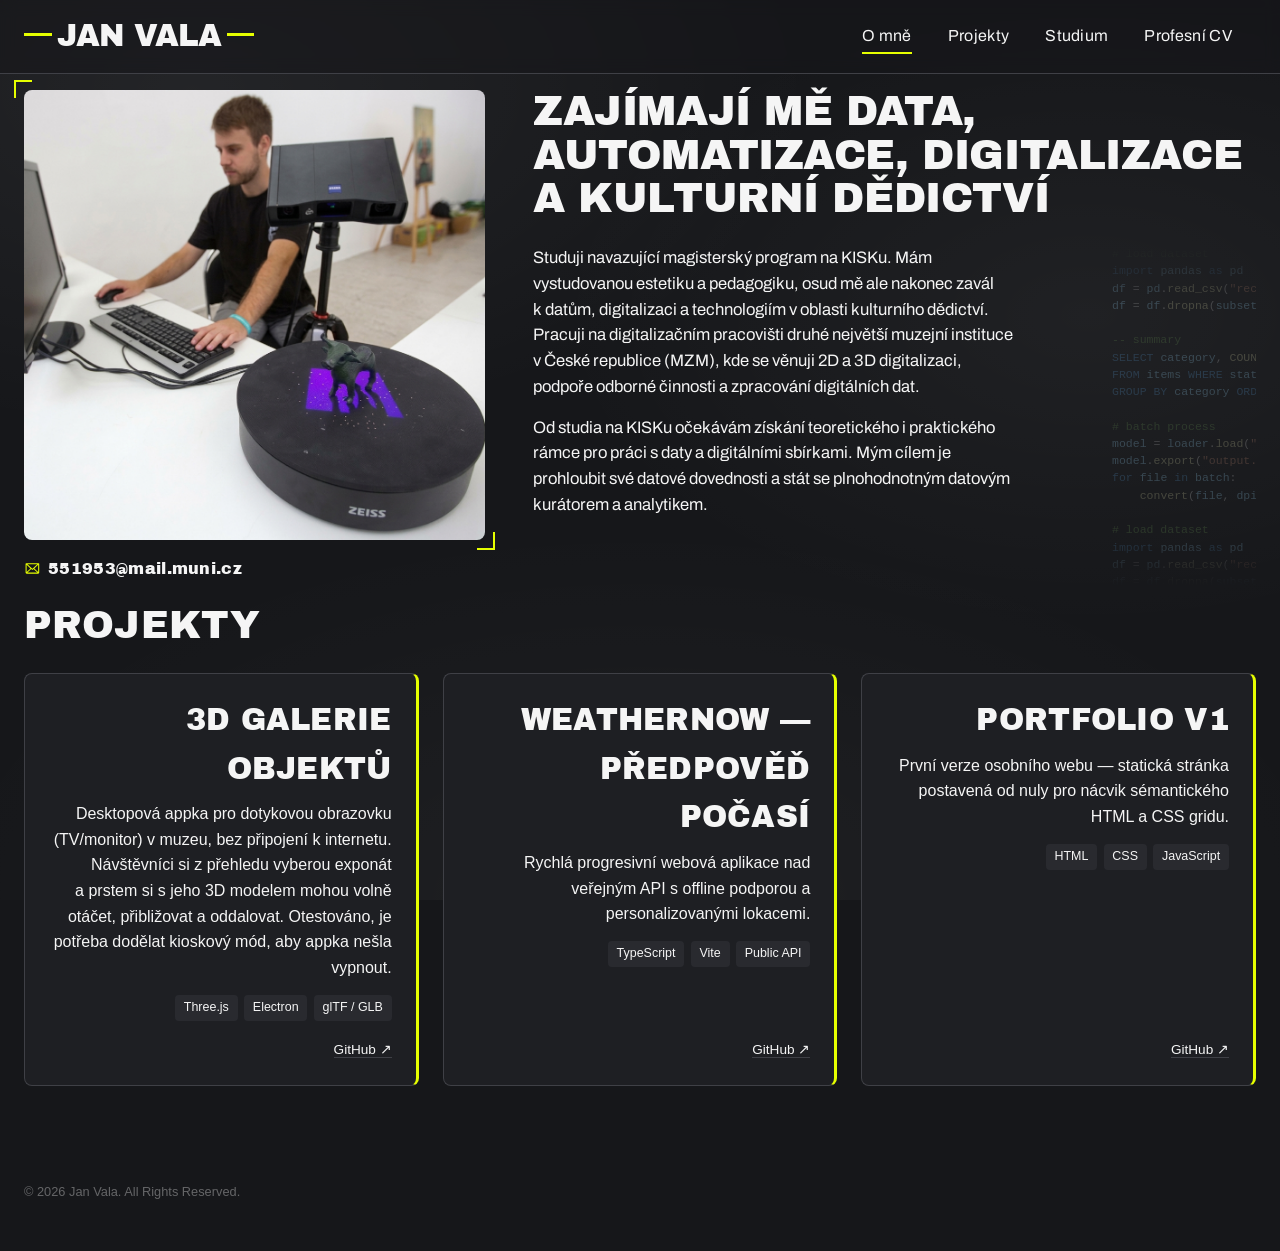
==== index.html @ 40221687 "Update index.html and styles.css Co-Authored-By: Claude Sonnet 5 <noreply@anthropic.com> Claude-Sess" ====
<!DOCTYPE html>
<html lang="cs">
<head>
<meta charset="UTF-8">
<meta name="viewport" content="width=device-width, initial-scale=1.0">
<title>Jan Vala</title>
<meta name="description" content="Jan Vala">
<link rel="icon" href="data:,">
<link rel="preconnect" href="https://fonts.googleapis.com">
<link rel="preconnect" href="https://fonts.gstatic.com" crossorigin>
<link href="https://fonts.googleapis.com/css2?family=Archivo+Black&family=Archivo:wght@400&display=swap" rel="stylesheet">
<link rel="stylesheet" href="styles.css">
</head>
<body>

<nav class="nav">
  <h1 class="hero__name" data-home><span class="hero__line hero__line--before" aria-hidden="true"></span>Jan Vala<span class="hero__line" aria-hidden="true"></span></h1>
  <div class="nav__cats">
    <a href="./" data-view="home" data-target="about">O mně</a>
    <a href="./" data-view="home" data-target="projects">Projekty</a>
    <a href="./" data-view="studium">Studium</a>
    <a href="./" data-view="cv">Profesní CV</a>
  </div>
</nav>

<main>
  <div data-panel="home">
    <header class="hero">
      <div class="hero__left">
        <figure class="hero__photo">
          <img src="uploads/jan-vala.png" alt="Jan Vala u počítače, vedle 3D skener ZEISS snímá sošku býka na otočném talíři">
        </figure>
        <a class="hero__mail" href="mailto:551953@mail.muni.cz"><svg class="hero__mail-icon" viewBox="0 0 256 256" aria-hidden="true"><path fill="currentColor" d="M224,48H32a8,8,0,0,0-8,8V192a16,16,0,0,0,16,16H216a16,16,0,0,0,16-16V56A8,8,0,0,0,224,48Zm-96,85.15L52.57,64H203.43ZM98.71,128,40,181.81V74.19Zm11.84,10.85,12,11.05a8,8,0,0,0,10.82,0l12-11.05,58,53.15H52.57ZM157.29,128,216,74.18V181.82Z"/></svg>551953@mail.muni.cz</a>
      </div>
      <div class="hero__col">
        <p id="about" class="hero__statement">Zajímají mě data, automatizace, digitalizace a&nbsp;kulturní dědictví</p>
        <div class="hero__pair">
          <div class="hero__sub">
            <p>Studuji navazující magisterský program na KISKu. Mám vystudovanou estetiku a&nbsp;pedagogiku, osud mě ale nakonec zavál k&nbsp;datům, digitalizaci a&nbsp;technologiím v&nbsp;oblasti kulturního dědictví. Pracuji na digitalizačním pracovišti druhé největší muzejní instituce v&nbsp;České republice (MZM), kde se věnuji 2D a&nbsp;3D digitalizaci, podpoře odborné činnosti a&nbsp;zpracování digitálních dat.</p>
            <p>Od studia na KISKu očekávám získání teoretického i&nbsp;praktického rámce pro práci s&nbsp;daty a&nbsp;digitálními sbírkami. Mým cílem je prohloubit své datové dovednosti a&nbsp;stát se plnohodnotným datovým kurátorem a&nbsp;analytikem.</p>
          </div>
          <div class="codeflow" aria-hidden="true">
            <div class="codeflow__track">
              <div><span class="tk-c"># load dataset</span></div>
              <div><span class="tk-k">import</span> <span class="tk-v">pandas</span> <span class="tk-k">as</span> <span class="tk-v">pd</span></div>
              <div><span class="tk-v">df</span> = <span class="tk-v">pd</span>.<span class="tk-f">read_csv</span>(<span class="tk-s">"records.csv"</span>)</div>
              <div><span class="tk-v">df</span> = <span class="tk-v">df</span>.<span class="tk-f">dropna</span>(<span class="tk-v">subset</span>=[<span class="tk-s">"id"</span>])</div>
              <div>&nbsp;</div>
              <div><span class="tk-c">-- summary</span></div>
              <div><span class="tk-k">SELECT</span> <span class="tk-v">category</span>, <span class="tk-f">COUNT</span>(*) <span class="tk-k">AS</span> <span class="tk-v">total</span></div>
              <div><span class="tk-k">FROM</span> <span class="tk-v">items</span> <span class="tk-k">WHERE</span> <span class="tk-v">status</span> = <span class="tk-n">1</span></div>
              <div><span class="tk-k">GROUP BY</span> <span class="tk-v">category</span> <span class="tk-k">ORDER BY</span> <span class="tk-v">total</span> <span class="tk-k">DESC</span>;</div>
              <div>&nbsp;</div>
              <div><span class="tk-c"># batch process</span></div>
              <div><span class="tk-v">model</span> = <span class="tk-v">loader</span>.<span class="tk-f">load</span>(<span class="tk-s">"input.glb"</span>)</div>
              <div><span class="tk-v">model</span>.<span class="tk-f">export</span>(<span class="tk-s">"output.glb"</span>)</div>
              <div><span class="tk-k">for</span> <span class="tk-v">file</span> <span class="tk-k">in</span> <span class="tk-v">batch</span>:</div>
              <div>    <span class="tk-f">convert</span>(<span class="tk-v">file</span>, <span class="tk-v">dpi</span>=<span class="tk-n">600</span>)</div>
              <div>&nbsp;</div>
            </div>
          </div>
        </div>
      </div>
    </header>

    <section class="section" id="projects">
      <div class="section__head">
        <h2 class="section__title">Projekty</h2>
      </div>
      <ol class="projects">
        <li class="entry">
          <h3 class="entry__title">3D Galerie objektů</h3>
          <p class="entry__desc">Desktopová appka pro dotykovou obrazovku (TV/monitor) v&nbsp;muzeu, bez připojení k&nbsp;internetu. Návštěvníci si z&nbsp;přehledu vyberou exponát a&nbsp;prstem si s&nbsp;jeho 3D modelem mohou volně otáčet, přibližovat a&nbsp;oddalovat. Otestováno, je potřeba dodělat kioskový mód, aby appka nešla vypnout.</p>
          <ul class="entry__stack"><li>Three.js</li><li>Electron</li><li>glTF / GLB</li></ul>
          <div class="entry__links"><a href="https://github.com/Vala-Jan/3D-Gallery" target="_blank" rel="noopener">GitHub ↗</a></div>
        </li>
        <li class="entry">
          <h3 class="entry__title">WeatherNow — předpověď počasí</h3>
          <p class="entry__desc">Rychlá progresivní webová aplikace nad veřejným API s offline podporou a personalizovanými lokacemi.</p>
          <ul class="entry__stack"><li>TypeScript</li><li>Vite</li><li>Public API</li></ul>
          <div class="entry__links"><a href="#">GitHub ↗</a></div>
        </li>
        <li class="entry">
          <h3 class="entry__title">Portfolio v1</h3>
          <p class="entry__desc">První verze osobního webu — statická stránka postavená od nuly pro nácvik sémantického HTML a CSS gridu.</p>
          <ul class="entry__stack"><li>HTML</li><li>CSS</li><li>JavaScript</li></ul>
          <div class="entry__links"><a href="#">GitHub ↗</a></div>
        </li>
      </ol>
    </section>
  </div>

  <div data-panel="studium" hidden>
    <section class="section section--page">
      <div class="section__head">
        <h2 class="section__title">Studium</h2>
      </div>
      <div class="sems">
        <details class="sem">
          <summary class="sem__head">1. semestr</summary>
          <div class="sem__body">
            <div class="subjs">
              <details class="subj">
                <summary class="subj__head">ISKM01</summary>
                <p class="subj__body">Popis předmětu doplnit.</p>
              </details>
              <details class="subj">
                <summary class="subj__head">ISKM02</summary>
                <p class="subj__body">Popis předmětu doplnit.</p>
              </details>
              <details class="subj">
                <summary class="subj__head">ISKM03</summary>
                <p class="subj__body">Popis předmětu doplnit.</p>
              </details>
              <details class="subj">
                <summary class="subj__head">ISKM04</summary>
                <p class="subj__body">Popis předmětu doplnit.</p>
              </details>
              <details class="subj">
                <summary class="subj__head">ISKB83</summary>
                <p class="subj__body">Popis předmětu doplnit.</p>
              </details>
              <details class="subj">
                <summary class="subj__head">ISKM55</summary>
                <p class="subj__body">Popis předmětu doplnit.</p>
              </details>
              <details class="subj">
                <summary class="subj__head">AI001</summary>
                <p class="subj__body">Popis předmětu doplnit.</p>
              </details>
            </div>
          </div>
        </details>
        <details class="sem">
          <summary class="sem__head">2. semestr</summary>
          <div class="sem__body"></div>
        </details>
        <details class="sem">
          <summary class="sem__head">3. semestr</summary>
          <div class="sem__body"></div>
        </details>
        <details class="sem">
          <summary class="sem__head">4. semestr</summary>
          <div class="sem__body"></div>
        </details>
      </div>
    </section>
  </div>

  <div data-panel="cv" hidden>
    <section class="section section--page">
      <div class="section__head">
        <h2 class="section__title">Profesní CV</h2>
      </div>
      <div id="cvPages" class="cv__pages" aria-label="Životopis Jan Vala"></div>
      <p class="cv__dl"><a id="cvDownload" href="uploads/CV-JanVala.pdf" download="CV_JanVala.pdf">Stáhnout CV (PDF)</a></p>
    </section>
  </div>
</main>

<footer class="footer">© 2026 Jan Vala. All Rights Reserved.</footer>

<script>
(() => {
  const home = location.pathname.replace(/index\.html$/, '');
  const panels = [...document.querySelectorAll('[data-panel]')];
  const links = [...document.querySelectorAll('.nav__cats a')];
  const nav = document.querySelector('.nav');
  const views = { omne: ['home', 'about'], about: ['home', 'about'], projekty: ['home', 'projects'], projects: ['home', 'projects'], studium: ['studium'], cv: ['cv'], profesnicv: ['cv'] };
  let current = null;

  // code loop: repeat lines so the scroll is seamless
  const track = document.querySelector('.codeflow__track');
  track.innerHTML = track.innerHTML.repeat(4);

  // nav underline
  const setActive = (i) => links.forEach((a, j) => a.classList.toggle('is-active', j === i));
  const updateActive = () => {
    if (current !== 'home') return setActive(links.findIndex(a => a.dataset.view === current));
    const proj = document.getElementById('projects');
    const atEnd = innerHeight + scrollY >= document.documentElement.scrollHeight - 4;
    setActive(atEnd || proj.getBoundingClientRect().top <= innerHeight * 0.6 ? 1 : 0);
  };

  // views on one URL
  const scrollToId = (id) => {
    const el = id && id !== 'about' && document.getElementById(id);
    const top = el ? el.getBoundingClientRect().top + scrollY - nav.offsetHeight - 8 : 0;
    scrollTo({ top: Math.max(0, top), behavior: 'smooth' });
  };
  const show = (view, target, push) => {
    const changed = view !== current;
    panels.forEach(p => { p.hidden = p.dataset.panel !== view; });
    current = view;
    if (view === 'cv') loadCV();
    if (changed) scrollTo(0, 0);
    nav.classList.remove('nav--hidden');
    if (target) requestAnimationFrame(() => scrollToId(target));
    if (push && changed) history.pushState({ view }, '', home);
    else history.replaceState({ view }, '', home);
    updateActive();
  };
  const fromLocation = () => (history.state && history.state.view ? [history.state.view] : views[location.hash.slice(1).toLowerCase()] || ['home']);

  links.forEach(a => a.addEventListener('click', (e) => { e.preventDefault(); show(a.dataset.view, a.dataset.target, true); }));
  document.querySelector('[data-home]').addEventListener('click', () => show('home', 'about', true));
  addEventListener('popstate', () => show(...fromLocation()));
  addEventListener('hashchange', () => show(...fromLocation()));
  addEventListener('pageshow', (e) => { if (e.persisted) show(...fromLocation()); });
  addEventListener('scroll', updateActive, { passive: true });

  // mobile: hide the bar when scrolling down, show it when scrolling up
  const mobile = matchMedia('(max-width: 640px)');
  let lastY = scrollY;
  addEventListener('scroll', () => {
    const y = scrollY;
    nav.classList.toggle('nav--hidden', mobile.matches && y > lastY && y > nav.offsetHeight);
    lastY = y;
  }, { passive: true });
  addEventListener('resize', updateActive);
  addEventListener('load', updateActive);

  // CV (loaded on first open)
  const CV = 'uploads/CV-JanVala.pdf';
  let cvLoaded = false;
  async function loadCV() {
    if (cvLoaded) return;
    cvLoaded = true;
    const host = document.getElementById('cvPages');
    try {
      const pdfjs = await import('https://cdn.jsdelivr.net/npm/pdfjs-dist@4.4.168/build/pdf.min.mjs');
      pdfjs.GlobalWorkerOptions.workerSrc = 'https://cdn.jsdelivr.net/npm/pdfjs-dist@4.4.168/build/pdf.worker.min.mjs';
      const doc = await pdfjs.getDocument({ data: new Uint8Array(await (await fetch(CV)).arrayBuffer()) }).promise;
      for (let i = 1; i <= doc.numPages; i++) {
        const page = await doc.getPage(i);
        const vp = page.getViewport({ scale: 2 });
        const canvas = Object.assign(document.createElement('canvas'), { width: vp.width, height: vp.height, className: 'cv__page' });
        host.appendChild(canvas);
        await page.render({ canvasContext: canvas.getContext('2d'), viewport: vp }).promise;
      }
    } catch (err) {
      host.textContent = 'CV se nepodařilo načíst.';
    }
  }
  document.getElementById('cvDownload').addEventListener('click', async (e) => {
    e.preventDefault();
    try {
      const url = URL.createObjectURL(await (await fetch(CV)).blob());
      const a = Object.assign(document.createElement('a'), { href: url, download: 'CV_JanVala.pdf' });
      document.body.appendChild(a); a.click(); a.remove();
      setTimeout(() => URL.revokeObjectURL(url), 2000);
    } catch (err) { location.href = CV; }
  });

  // start: old links (studium.html, profesnicv.html, #hash) land on the right view
  let stored = null;
  try { stored = sessionStorage.getItem('portfolioView'); sessionStorage.removeItem('portfolioView'); } catch (e) {}
  const start = views[stored] || views[location.hash.slice(1).toLowerCase()] || ['home'];
  show(start[0], start[1]);
})();
</script>
</body>
</html>
---- styles.css ----
/* ---------- tokens ---------- */
:root {
  --bg: #16171a;
  --surface: #1e1f23;
  --surface-2: #292a2f;
  --border: #3f4046;
  --text: #f5f5f5;
  --accent: #e6ff00;
  --font-display: "Archivo Black", Helvetica, Arial, sans-serif;
  --font-text: "Archivo", Helvetica, Arial, sans-serif;
  --font-body: Helvetica, "Helvetica Neue", Arial, sans-serif;
  --font-code: "SFMono-Regular", Consolas, "Liberation Mono", monospace;
  --radius: 8px;
  --line: calc(0.07 * clamp(1.3rem, 2.4vw, 1.95rem));
}

/* ---------- base ---------- */
* { box-sizing: border-box; }
html { scroll-behavior: smooth; }
body {
  margin: 0;
  background-color: var(--bg);
  background-image:
    radial-gradient(ellipse 70% 55% at 15% 10%, rgba(255, 255, 255, 0.06), transparent 70%),
    radial-gradient(ellipse 60% 50% at 85% 35%, rgba(255, 255, 255, 0.045), transparent 70%),
    radial-gradient(ellipse 80% 60% at 50% 100%, rgba(255, 255, 255, 0.04), transparent 70%);
  background-attachment: fixed;
  color: var(--text);
  font-family: var(--font-body);
  font-size: 16px;
  line-height: 1.6;
  -webkit-font-smoothing: antialiased;
}
a { color: inherit; }
ul, ol { margin: 0; padding: 0; list-style: none; }
h1, h2, h3, p { margin: 0; }
h1, h2, h3 { font-weight: 400; }
:focus-visible { outline: 2px solid var(--accent); outline-offset: 2px; }

@media (prefers-reduced-motion: reduce) {
  html { scroll-behavior: auto; }
  * { animation-duration: 0.001ms !important; animation-iteration-count: 1 !important; transition-duration: 0.001ms !important; }
}

/* ---------- nav ---------- */
.nav {
  position: sticky;
  top: 0;
  z-index: 10;
  display: flex;
  flex-wrap: wrap;
  align-items: center;
  justify-content: space-between;
  gap: clamp(0.6rem, 2vw, 1rem);
  min-height: 4.6rem;
  padding: 1rem clamp(1.25rem, 4vw, 3rem) 1rem 1.5rem;
  background: color-mix(in srgb, var(--bg) 55%, transparent);
  backdrop-filter: blur(8px);
  border-bottom: 1px solid var(--border);
}
.hero__name {
  font-family: var(--font-display);
  font-size: clamp(1.3rem, 2.4vw, 1.95rem);
  line-height: 1;
  letter-spacing: -0.02em;
  text-transform: uppercase;
  white-space: nowrap;
  cursor: pointer;
}
.hero__line {
  display: inline-block;
  width: 0.9em;
  height: 0.07em;
  margin-left: 0.18em;
  vertical-align: 0.34em;
  background: var(--accent);
}
.hero__line--before { margin-left: 0; margin-right: 0.18em; }

.nav__cats {
  display: flex;
  gap: clamp(1rem, 3vw, 2.25rem);
  margin-left: auto;
  white-space: nowrap;
}
.nav__cats a {
  position: relative;
  padding: 0.25rem 0;
  font-family: var(--font-text);
  letter-spacing: 0.02em;
  text-decoration: none;
  border-bottom: var(--line) solid transparent;
  transition: border-color 0.15s ease;
}
.nav__cats a::after { content: ""; position: absolute; inset: -0.6rem -0.35rem; } /* larger tap area */
.nav__cats a:hover, .nav__cats a:focus-visible, .nav__cats a.is-active { border-bottom-color: var(--accent); }

@media (max-width: 1000px) { .nav__cats { gap: clamp(0.75rem, 2vw, 1.25rem); } }
@media (max-width: 640px) {
  .nav { min-height: 0; padding: 0.6rem 1.25rem; row-gap: 0.35rem; transition: transform 0.25s ease; }
  .nav--hidden { transform: translateY(-100%); }
  .nav__cats { flex-wrap: wrap; margin-left: 0; white-space: normal; }
  .nav__cats a { padding: 0.15rem 0; font-size: 0.92rem; }
  .hero__name { font-size: 1.05rem; }
}

/* ---------- hero ---------- */
.hero {
  display: grid;
  grid-template-columns: clamp(260px, 36vw, 520px) minmax(0, 1fr);
  column-gap: clamp(1.5rem, 4vw, 3rem);
  align-items: start;
  padding: 1rem 1.5rem 0;
}
.hero__left { display: flex; flex-direction: column; }
.hero__photo { position: relative; margin: 0; }
.hero__photo img {
  display: block;
  width: 100%;
  aspect-ratio: 1.024 / 1;
  object-fit: cover;
  object-position: 50% 0%;
  border-radius: var(--radius);
}
.hero__photo::before, .hero__photo::after {
  content: "";
  position: absolute;
  width: clamp(10px, 1.4vw, 16px);
  height: clamp(10px, 1.4vw, 16px);
  border: var(--line) solid var(--accent);
}
.hero__photo::before { top: -10px; left: -10px; border-right: 0; border-bottom: 0; }
.hero__photo::after { bottom: -10px; right: -10px; border-left: 0; border-top: 0; }

.hero__mail {
  display: inline-flex;
  align-items: center;
  gap: 0.45em;
  align-self: flex-start;
  margin-top: 1rem;
  padding-bottom: 0.15rem;
  font-family: var(--font-display);
  letter-spacing: 0.02em;
  text-decoration: none;
  border-bottom: var(--line) solid transparent;
  transition: border-color 0.15s ease;
}
.hero__mail:hover, .hero__mail:focus-visible { border-bottom-color: var(--accent); }
.hero__mail-icon { flex: none; width: 1.05em; height: 1.05em; color: var(--accent); }

.hero__col {
  align-self: stretch;
  min-width: 0;
  display: flex;
  flex-direction: column;
  container-type: inline-size;
  font-family: var(--font-text);
}
.hero__statement {
  font-family: var(--font-display);
  font-size: max(1.6rem, 5.75cqi);
  line-height: 1.05;
  letter-spacing: -0.01em;
  text-transform: uppercase;
  scroll-margin-top: 6rem;
}
.hero__pair {
  flex: 1 1 auto;
  display: grid;
  grid-template-columns: minmax(0, 38rem) minmax(10rem, 1fr);
  gap: clamp(1.25rem, 3vw, 2.5rem) clamp(2.5rem, 6vw, 6rem);
  margin-top: clamp(1rem, 2vw, 1.5rem);
}
.hero__sub { font-size: clamp(1rem, 1.3vw, 1.15rem); line-height: 1.55; }
.hero__sub p + p { margin-top: 0.9em; }

/* running code */
.codeflow {
  position: relative;
  min-height: 8rem;
  overflow: hidden;
  container-type: inline-size;
  font-family: var(--font-code);
  line-height: 1.5;
  color: #d4d4d4;
  opacity: 0.22;
  -webkit-mask-image: linear-gradient(to bottom, transparent, #000 15%, #000 85%, transparent);
  mask-image: linear-gradient(to bottom, transparent, #000 15%, #000 85%, transparent);
  pointer-events: none;
  user-select: none;
}
.codeflow__track {
  position: absolute;
  top: 0;
  right: 0;
  left: clamp(1rem, 4cqi, 4rem);
  font-size: max(0.72rem, 3.3cqi);
  animation: codeflowUp 28s linear infinite;
}
.codeflow__track > div { white-space: pre; overflow: hidden; }
@keyframes codeflowUp { to { transform: translateY(-50%); } }
.tk-k { color: #569cd6; }
.tk-s { color: #ce9178; }
.tk-f { color: #dcdcaa; }
.tk-v { color: #9cdcfe; }
.tk-n { color: #b5cea8; }
.tk-c { color: #6a9955; }

@container (max-width: 44rem) {
  .hero__pair { grid-template-columns: minmax(0, 1fr); row-gap: 1rem; }
  .codeflow { height: 7rem; min-height: 0; }
}
@media (max-width: 760px) {
  .hero { grid-template-columns: minmax(0, 1fr); padding-top: 1.25rem; }
  .hero__col { display: contents; }
  .hero__left { order: 1; }
  .hero__statement { order: 2; margin-top: 1.5rem; font-size: clamp(1.3rem, 6.5vw, 2rem); text-wrap: balance; }
  .hero__pair { order: 3; grid-template-columns: minmax(0, 1fr); }
  .hero__mail { font-size: 0.85rem; }
  .codeflow { display: none; }
}

/* ---------- sections ---------- */
.section { padding: clamp(2.5rem, 6vw, 4rem) 1.5rem; }
.section__head { margin-bottom: 1.75rem; }
.section__title {
  font-family: var(--font-display);
  font-size: clamp(1.6rem, 4vw, 2.4rem);
  letter-spacing: 0.01em;
  text-transform: uppercase;
}
.section--page { padding-top: 1.5rem; }
.section--page .section__head { text-align: center; }

/* ---------- projects ---------- */
#projects { margin-top: 0.6rem; padding-top: 0; }
#projects .section__head { margin-bottom: 1rem; }
.projects {
  display: grid;
  grid-template-columns: repeat(3, minmax(0, 1fr));
  gap: 1.5rem;
}
@media (max-width: 900px) { .projects { grid-template-columns: repeat(2, minmax(0, 1fr)); } }
@media (max-width: 600px) { .projects { grid-template-columns: 1fr; } }
.entry {
  display: flex;
  flex-direction: column;
  padding: 1.4rem 1.5rem 1.5rem;
  text-align: right;
  background: var(--surface);
  border: 1px solid var(--border);
  border-right: 3px solid var(--accent);
  border-radius: var(--radius);
}
.entry__title {
  margin-bottom: 0.5rem;
  font-family: var(--font-display);
  font-size: clamp(1.4rem, 3vw, 1.9rem);
  letter-spacing: 0.01em;
  text-transform: uppercase;
}
.entry__desc { margin-bottom: 0.9rem; }
.entry__stack {
  display: flex;
  flex-wrap: wrap;
  justify-content: flex-end;
  gap: 0.4rem;
  margin-bottom: 0.9rem;
}
.entry__stack li {
  padding: 0.2rem 0.55rem;
  font-size: 0.78rem;
  background: var(--surface-2);
  border-radius: 4px;
}
.entry__links { margin-top: auto; }
.entry__links a {
  font-size: 0.85rem;
  text-decoration: none;
  border-bottom: 1px solid var(--border);
  transition: color 0.15s ease, border-color 0.15s ease;
}
.entry__links a:hover { color: var(--accent); border-color: var(--accent); }

/* ---------- footer ---------- */
.footer { padding: 2rem 1.5rem 3rem; font-size: 0.8rem; opacity: 0.35; }

/* ---------- studium ---------- */
.sems { display: grid; gap: 0.75rem; margin-top: 1.5rem; }
.subjs { display: grid; gap: 0.5rem; }
.sem, .subj { border: 1px solid var(--border); border-radius: var(--radius); }
.sem { background: var(--surface); }
.subj { background: var(--bg); }
.sem__head, .subj__head {
  display: flex;
  justify-content: space-between;
  align-items: center;
  gap: 1rem;
  list-style: none;
  cursor: pointer;
}
.sem__head::-webkit-details-marker, .subj__head::-webkit-details-marker { display: none; }
.sem__head::after, .subj__head::after { content: "+"; color: var(--accent); line-height: 1; transition: transform 0.2s ease; }
.sem[open] > .sem__head::after, .subj[open] > .subj__head::after { transform: rotate(45deg); }
.sem__head { padding: 1rem 1.25rem; font-family: var(--font-display); font-size: clamp(1.1rem, 1.8vw, 1.4rem); }
.sem__head::after { font-size: 1.4em; }
.sem__body { min-height: 3rem; padding: 0 1.25rem 1.25rem; }
.subj__head { padding: 0.7rem 1rem; letter-spacing: 0.04em; }
.subj__head::after { font-size: 1.2em; }
.subj__body { padding: 0 1rem 1rem; line-height: 1.55; }

/* ---------- profesní CV ---------- */
.cv__pages { display: grid; gap: 1rem; max-width: 900px; margin: 1.5rem auto 0; }
.cv__page { display: block; width: 100%; height: auto; background: #fff; border-radius: var(--radius); }
.cv__dl { margin-top: 1rem; text-align: center; }
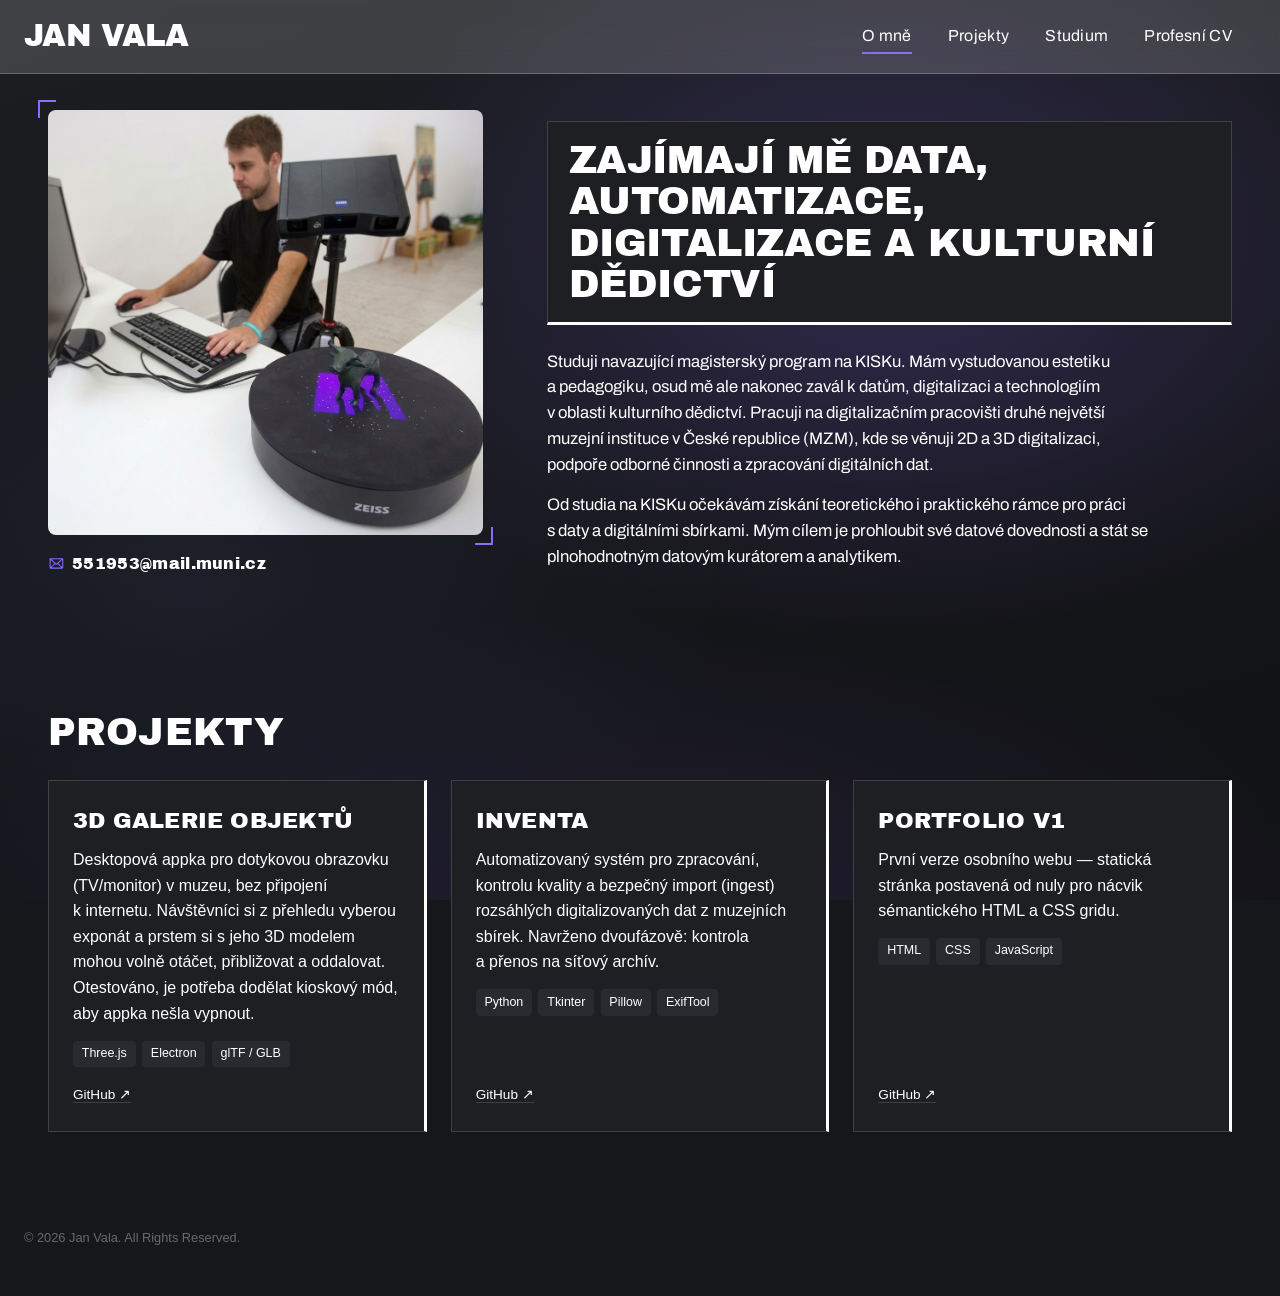
==== commit 5990e98a: "Update index.html and styles.css: clean up code, new style and colors Co-Authored-By: Claude Opus 5." ====
--- a/index.html
+++ b/index.html
@@ -14,7 +14,7 @@
 <body>
 
 <nav class="nav">
-  <h1 class="hero__name" data-home><span class="hero__line hero__line--before" aria-hidden="true"></span>Jan Vala<span class="hero__line" aria-hidden="true"></span></h1>
+  <h1 class="hero__name" data-home>Jan Vala</h1>
   <div class="nav__cats">
     <a href="./" data-view="home" data-target="about">O mně</a>
     <a href="./" data-view="home" data-target="projects">Projekty</a>
@@ -34,31 +34,9 @@
       </div>
       <div class="hero__col">
         <p id="about" class="hero__statement">Zajímají mě data, automatizace, digitalizace a&nbsp;kulturní dědictví</p>
-        <div class="hero__pair">
-          <div class="hero__sub">
+        <div class="hero__sub">
             <p>Studuji navazující magisterský program na KISKu. Mám vystudovanou estetiku a&nbsp;pedagogiku, osud mě ale nakonec zavál k&nbsp;datům, digitalizaci a&nbsp;technologiím v&nbsp;oblasti kulturního dědictví. Pracuji na digitalizačním pracovišti druhé největší muzejní instituce v&nbsp;České republice (MZM), kde se věnuji 2D a&nbsp;3D digitalizaci, podpoře odborné činnosti a&nbsp;zpracování digitálních dat.</p>
             <p>Od studia na KISKu očekávám získání teoretického i&nbsp;praktického rámce pro práci s&nbsp;daty a&nbsp;digitálními sbírkami. Mým cílem je prohloubit své datové dovednosti a&nbsp;stát se plnohodnotným datovým kurátorem a&nbsp;analytikem.</p>
-          </div>
-          <div class="codeflow" aria-hidden="true">
-            <div class="codeflow__track">
-              <div><span class="tk-c"># load dataset</span></div>
-              <div><span class="tk-k">import</span> <span class="tk-v">pandas</span> <span class="tk-k">as</span> <span class="tk-v">pd</span></div>
-              <div><span class="tk-v">df</span> = <span class="tk-v">pd</span>.<span class="tk-f">read_csv</span>(<span class="tk-s">"records.csv"</span>)</div>
-              <div><span class="tk-v">df</span> = <span class="tk-v">df</span>.<span class="tk-f">dropna</span>(<span class="tk-v">subset</span>=[<span class="tk-s">"id"</span>])</div>
-              <div>&nbsp;</div>
-              <div><span class="tk-c">-- summary</span></div>
-              <div><span class="tk-k">SELECT</span> <span class="tk-v">category</span>, <span class="tk-f">COUNT</span>(*) <span class="tk-k">AS</span> <span class="tk-v">total</span></div>
-              <div><span class="tk-k">FROM</span> <span class="tk-v">items</span> <span class="tk-k">WHERE</span> <span class="tk-v">status</span> = <span class="tk-n">1</span></div>
-              <div><span class="tk-k">GROUP BY</span> <span class="tk-v">category</span> <span class="tk-k">ORDER BY</span> <span class="tk-v">total</span> <span class="tk-k">DESC</span>;</div>
-              <div>&nbsp;</div>
-              <div><span class="tk-c"># batch process</span></div>
-              <div><span class="tk-v">model</span> = <span class="tk-v">loader</span>.<span class="tk-f">load</span>(<span class="tk-s">"input.glb"</span>)</div>
-              <div><span class="tk-v">model</span>.<span class="tk-f">export</span>(<span class="tk-s">"output.glb"</span>)</div>
-              <div><span class="tk-k">for</span> <span class="tk-v">file</span> <span class="tk-k">in</span> <span class="tk-v">batch</span>:</div>
-              <div>    <span class="tk-f">convert</span>(<span class="tk-v">file</span>, <span class="tk-v">dpi</span>=<span class="tk-n">600</span>)</div>
-              <div>&nbsp;</div>
-            </div>
-          </div>
         </div>
       </div>
     </header>
@@ -75,10 +53,10 @@
           <div class="entry__links"><a href="https://github.com/Vala-Jan/3D-Gallery" target="_blank" rel="noopener">GitHub ↗</a></div>
         </li>
         <li class="entry">
-          <h3 class="entry__title">WeatherNow — předpověď počasí</h3>
-          <p class="entry__desc">Rychlá progresivní webová aplikace nad veřejným API s offline podporou a personalizovanými lokacemi.</p>
-          <ul class="entry__stack"><li>TypeScript</li><li>Vite</li><li>Public API</li></ul>
-          <div class="entry__links"><a href="#">GitHub ↗</a></div>
+          <h3 class="entry__title">Inventa</h3>
+          <p class="entry__desc">Automatizovaný systém pro zpracování, kontrolu kvality a&nbsp;bezpečný import (ingest) rozsáhlých digitalizovaných dat z&nbsp;muzejních sbírek. Navrženo dvoufázově: kontrola a&nbsp;přenos na síťový archív.</p>
+          <ul class="entry__stack"><li>Python</li><li>Tkinter</li><li>Pillow</li><li>ExifTool</li></ul>
+          <div class="entry__links"><a href="https://github.com/Vala-Jan/Inventa" target="_blank" rel="noopener">GitHub ↗</a></div>
         </li>
         <li class="entry">
           <h3 class="entry__title">Portfolio v1</h3>
@@ -168,10 +146,6 @@
   const nav = document.querySelector('.nav');
   const views = { omne: ['home', 'about'], about: ['home', 'about'], projekty: ['home', 'projects'], projects: ['home', 'projects'], studium: ['studium'], cv: ['cv'], profesnicv: ['cv'] };
   let current = null;
-
-  // code loop: repeat lines so the scroll is seamless
-  const track = document.querySelector('.codeflow__track');
-  track.innerHTML = track.innerHTML.repeat(4);
 
   // nav underline
   const setActive = (i) => links.forEach((a, j) => a.classList.toggle('is-active', j === i));
@@ -207,18 +181,18 @@
   addEventListener('popstate', () => show(...fromLocation()));
   addEventListener('hashchange', () => show(...fromLocation()));
   addEventListener('pageshow', (e) => { if (e.persisted) show(...fromLocation()); });
-  addEventListener('scroll', updateActive, { passive: true });
-
-  // mobile: hide the bar when scrolling down, show it when scrolling up
+  addEventListener('resize', updateActive);
+  addEventListener('load', updateActive);
+
+  // scroll: nav underline + on mobile hide the bar going down, show it going up
   const mobile = matchMedia('(max-width: 640px)');
   let lastY = scrollY;
   addEventListener('scroll', () => {
     const y = scrollY;
     nav.classList.toggle('nav--hidden', mobile.matches && y > lastY && y > nav.offsetHeight);
     lastY = y;
+    updateActive();
   }, { passive: true });
-  addEventListener('resize', updateActive);
-  addEventListener('load', updateActive);
 
   // CV (loaded on first open)
   const CV = 'uploads/CV-JanVala.pdf';
--- a/styles.css
+++ b/styles.css
@@ -4,12 +4,11 @@
   --surface: #1e1f23;
   --surface-2: #292a2f;
   --border: #3f4046;
-  --text: #f5f5f5;
-  --accent: #e6ff00;
+  --text: #ffffff;
+  --accent: #8b6cff;
   --font-display: "Archivo Black", Helvetica, Arial, sans-serif;
   --font-text: "Archivo", Helvetica, Arial, sans-serif;
   --font-body: Helvetica, "Helvetica Neue", Arial, sans-serif;
-  --font-code: "SFMono-Regular", Consolas, "Liberation Mono", monospace;
   --radius: 8px;
   --line: calc(0.07 * clamp(1.3rem, 2.4vw, 1.95rem));
 }
@@ -21,9 +20,10 @@
   margin: 0;
   background-color: var(--bg);
   background-image:
-    radial-gradient(ellipse 70% 55% at 15% 10%, rgba(255, 255, 255, 0.06), transparent 70%),
-    radial-gradient(ellipse 60% 50% at 85% 35%, rgba(255, 255, 255, 0.045), transparent 70%),
-    radial-gradient(ellipse 80% 60% at 50% 100%, rgba(255, 255, 255, 0.04), transparent 70%);
+    radial-gradient(ellipse 65% 60% at 70% 30%, color-mix(in srgb, var(--accent) 22%, transparent), transparent 70%),
+    radial-gradient(ellipse 60% 55% at 15% 65%, rgba(120, 140, 255, 0.07), transparent 70%),
+    radial-gradient(ellipse 90% 60% at 50% 110%, color-mix(in srgb, var(--accent) 14%, transparent), transparent 70%),
+    linear-gradient(165deg, #1c1e22 0%, var(--bg) 45%, #101113 100%);
   background-attachment: fixed;
   color: var(--text);
   font-family: var(--font-body);
@@ -54,9 +54,10 @@
   gap: clamp(0.6rem, 2vw, 1rem);
   min-height: 4.6rem;
   padding: 1rem clamp(1.25rem, 4vw, 3rem) 1rem 1.5rem;
-  background: color-mix(in srgb, var(--bg) 55%, transparent);
-  backdrop-filter: blur(8px);
-  border-bottom: 1px solid var(--border);
+  background: rgba(255, 255, 255, 0.16);
+  backdrop-filter: blur(12px);
+  -webkit-backdrop-filter: blur(12px);
+  border-bottom: 1px solid rgba(255, 255, 255, 0.22);
 }
 .hero__name {
   font-family: var(--font-display);
@@ -67,15 +68,6 @@
   white-space: nowrap;
   cursor: pointer;
 }
-.hero__line {
-  display: inline-block;
-  width: 0.9em;
-  height: 0.07em;
-  margin-left: 0.18em;
-  vertical-align: 0.34em;
-  background: var(--accent);
-}
-.hero__line--before { margin-left: 0; margin-right: 0.18em; }
 
 .nav__cats {
   display: flex;
@@ -107,10 +99,12 @@
 /* ---------- hero ---------- */
 .hero {
   display: grid;
-  grid-template-columns: clamp(260px, 36vw, 520px) minmax(0, 1fr);
-  column-gap: clamp(1.5rem, 4vw, 3rem);
-  align-items: start;
-  padding: 1rem 1.5rem 0;
+  grid-template-columns: clamp(260px, 34vw, 500px) minmax(0, 1fr);
+  column-gap: clamp(2rem, 5vw, 4.5rem);
+  align-items: center;
+  max-width: 1440px;
+  margin: 0 auto;
+  padding: clamp(1.25rem, 4vh, 2.5rem) clamp(1.5rem, 4vw, 3rem) clamp(2rem, 5vh, 4rem);
 }
 .hero__left { display: flex; flex-direction: column; }
 .hero__photo { position: relative; margin: 0; }
@@ -149,10 +143,7 @@
 .hero__mail-icon { flex: none; width: 1.05em; height: 1.05em; color: var(--accent); }
 
 .hero__col {
-  align-self: stretch;
   min-width: 0;
-  display: flex;
-  flex-direction: column;
   container-type: inline-size;
   font-family: var(--font-text);
 }
@@ -163,61 +154,26 @@
   letter-spacing: -0.01em;
   text-transform: uppercase;
   scroll-margin-top: 6rem;
-}
-.hero__pair {
-  flex: 1 1 auto;
-  display: grid;
-  grid-template-columns: minmax(0, 38rem) minmax(10rem, 1fr);
-  gap: clamp(1.25rem, 3vw, 2.5rem) clamp(2.5rem, 6vw, 6rem);
+  padding: clamp(1rem, 2.5cqi, 1.75rem) clamp(1.1rem, 3cqi, 2rem);
+  border: 1px solid var(--border);
+  border-bottom: 3px solid var(--text);
+  background: var(--surface);
+}
+.hero__sub {
+  max-width: 38rem;
   margin-top: clamp(1rem, 2vw, 1.5rem);
-}
-.hero__sub { font-size: clamp(1rem, 1.3vw, 1.15rem); line-height: 1.55; }
+  font-size: clamp(1rem, 1.3vw, 1.15rem);
+  line-height: 1.55;
+}
 .hero__sub p + p { margin-top: 0.9em; }
 
-/* running code */
-.codeflow {
-  position: relative;
-  min-height: 8rem;
-  overflow: hidden;
-  container-type: inline-size;
-  font-family: var(--font-code);
-  line-height: 1.5;
-  color: #d4d4d4;
-  opacity: 0.22;
-  -webkit-mask-image: linear-gradient(to bottom, transparent, #000 15%, #000 85%, transparent);
-  mask-image: linear-gradient(to bottom, transparent, #000 15%, #000 85%, transparent);
-  pointer-events: none;
-  user-select: none;
-}
-.codeflow__track {
-  position: absolute;
-  top: 0;
-  right: 0;
-  left: clamp(1rem, 4cqi, 4rem);
-  font-size: max(0.72rem, 3.3cqi);
-  animation: codeflowUp 28s linear infinite;
-}
-.codeflow__track > div { white-space: pre; overflow: hidden; }
-@keyframes codeflowUp { to { transform: translateY(-50%); } }
-.tk-k { color: #569cd6; }
-.tk-s { color: #ce9178; }
-.tk-f { color: #dcdcaa; }
-.tk-v { color: #9cdcfe; }
-.tk-n { color: #b5cea8; }
-.tk-c { color: #6a9955; }
-
-@container (max-width: 44rem) {
-  .hero__pair { grid-template-columns: minmax(0, 1fr); row-gap: 1rem; }
-  .codeflow { height: 7rem; min-height: 0; }
-}
 @media (max-width: 760px) {
-  .hero { grid-template-columns: minmax(0, 1fr); padding-top: 1.25rem; }
+  .hero { grid-template-columns: minmax(0, 1fr); padding: 1.25rem 1.5rem 0; }
   .hero__col { display: contents; }
   .hero__left { order: 1; }
   .hero__statement { order: 2; margin-top: 1.5rem; font-size: clamp(1.3rem, 6.5vw, 2rem); text-wrap: balance; }
-  .hero__pair { order: 3; grid-template-columns: minmax(0, 1fr); }
+  .hero__sub { order: 3; max-width: none; }
   .hero__mail { font-size: 0.85rem; }
-  .codeflow { display: none; }
 }
 
 /* ---------- sections ---------- */
@@ -233,7 +189,7 @@
 .section--page .section__head { text-align: center; }
 
 /* ---------- projects ---------- */
-#projects { margin-top: 0.6rem; padding-top: 0; }
+#projects { max-width: 1440px; margin: clamp(2rem, 6vw, 5rem) auto 0; padding: 0 clamp(1.5rem, 4vw, 3rem) clamp(2.5rem, 6vw, 4rem); }
 #projects .section__head { margin-bottom: 1rem; }
 .projects {
   display: grid;
@@ -246,16 +202,14 @@
   display: flex;
   flex-direction: column;
   padding: 1.4rem 1.5rem 1.5rem;
-  text-align: right;
   background: var(--surface);
   border: 1px solid var(--border);
-  border-right: 3px solid var(--accent);
-  border-radius: var(--radius);
+  border-right: 3px solid var(--text);
 }
 .entry__title {
   margin-bottom: 0.5rem;
   font-family: var(--font-display);
-  font-size: clamp(1.4rem, 3vw, 1.9rem);
+  font-size: clamp(1.1rem, 2vw, 1.4rem);
   letter-spacing: 0.01em;
   text-transform: uppercase;
 }
@@ -263,7 +217,6 @@
 .entry__stack {
   display: flex;
   flex-wrap: wrap;
-  justify-content: flex-end;
   gap: 0.4rem;
   margin-bottom: 0.9rem;
 }
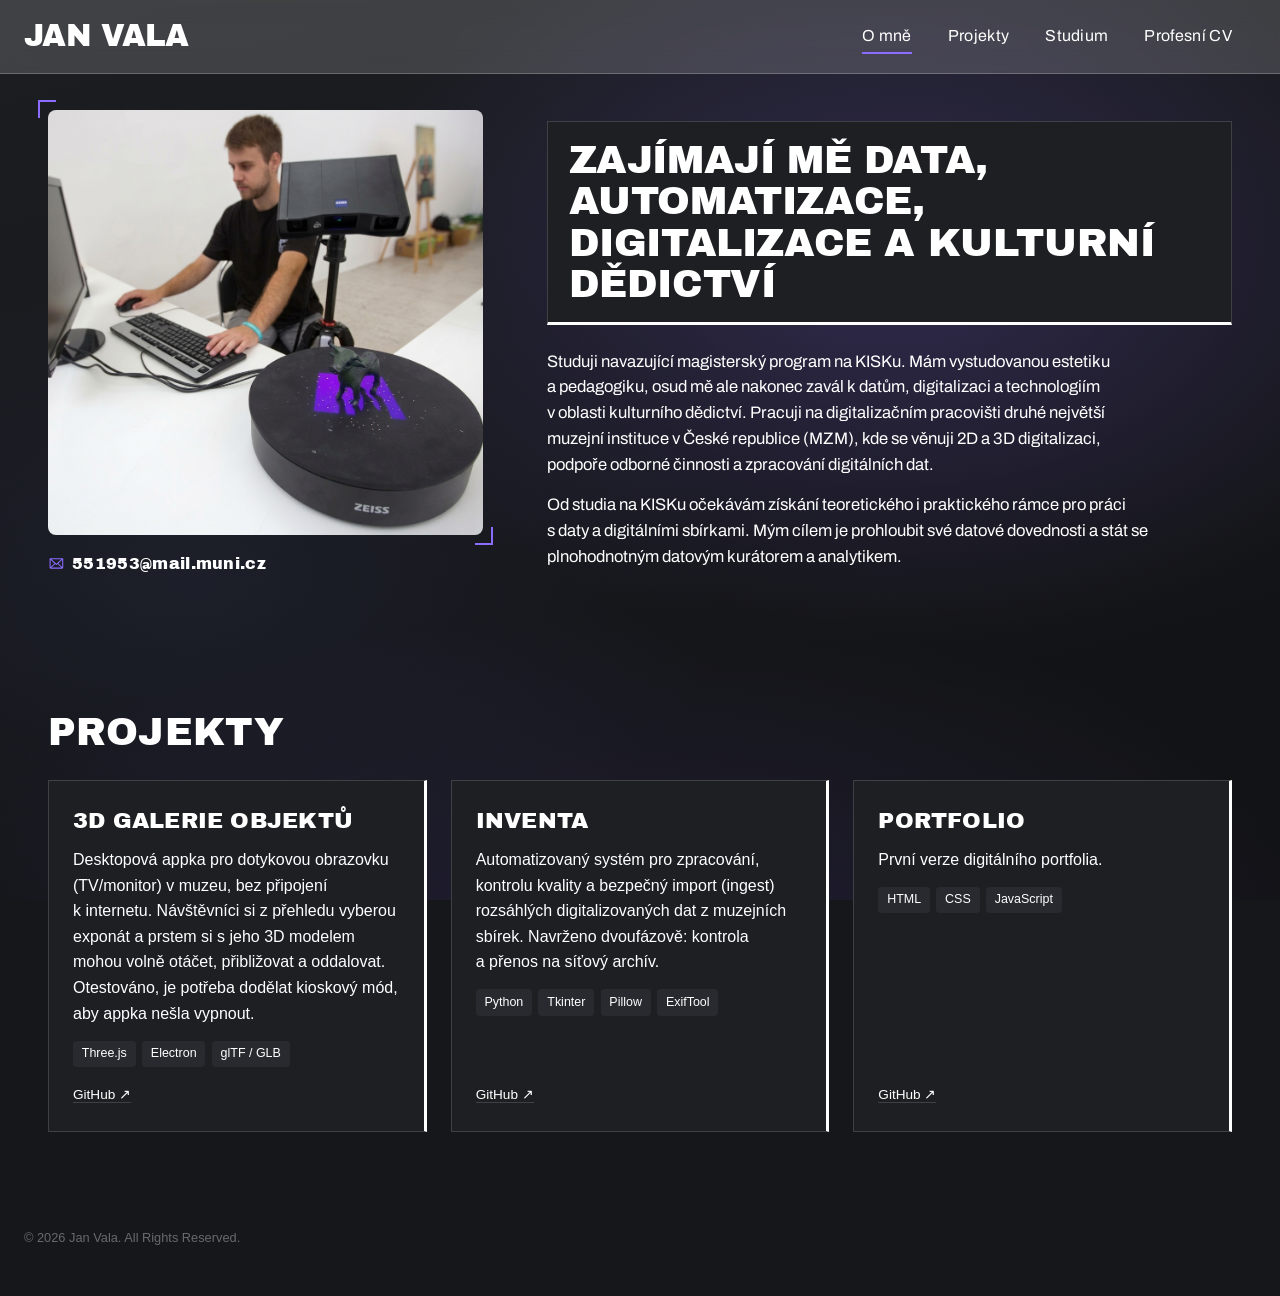
==== commit 09734ab3: "Revise portfolio entry details and link Updated portfolio entry title and description, and corrected" ====
--- a/index.html
+++ b/index.html
@@ -59,10 +59,10 @@
           <div class="entry__links"><a href="https://github.com/Vala-Jan/Inventa" target="_blank" rel="noopener">GitHub ↗</a></div>
         </li>
         <li class="entry">
-          <h3 class="entry__title">Portfolio v1</h3>
-          <p class="entry__desc">První verze osobního webu — statická stránka postavená od nuly pro nácvik sémantického HTML a CSS gridu.</p>
+          <h3 class="entry__title">Portfolio</h3>
+          <p class="entry__desc">První verze digitálního portfolia.</p>
           <ul class="entry__stack"><li>HTML</li><li>CSS</li><li>JavaScript</li></ul>
-          <div class="entry__links"><a href="#">GitHub ↗</a></div>
+          <div class="entry__links"><a href="https://github.com/Vala-Jan/Portfolio" target="_blank" rel="noopener">GitHub ↗</a></div>
         </li>
       </ol>
     </section>
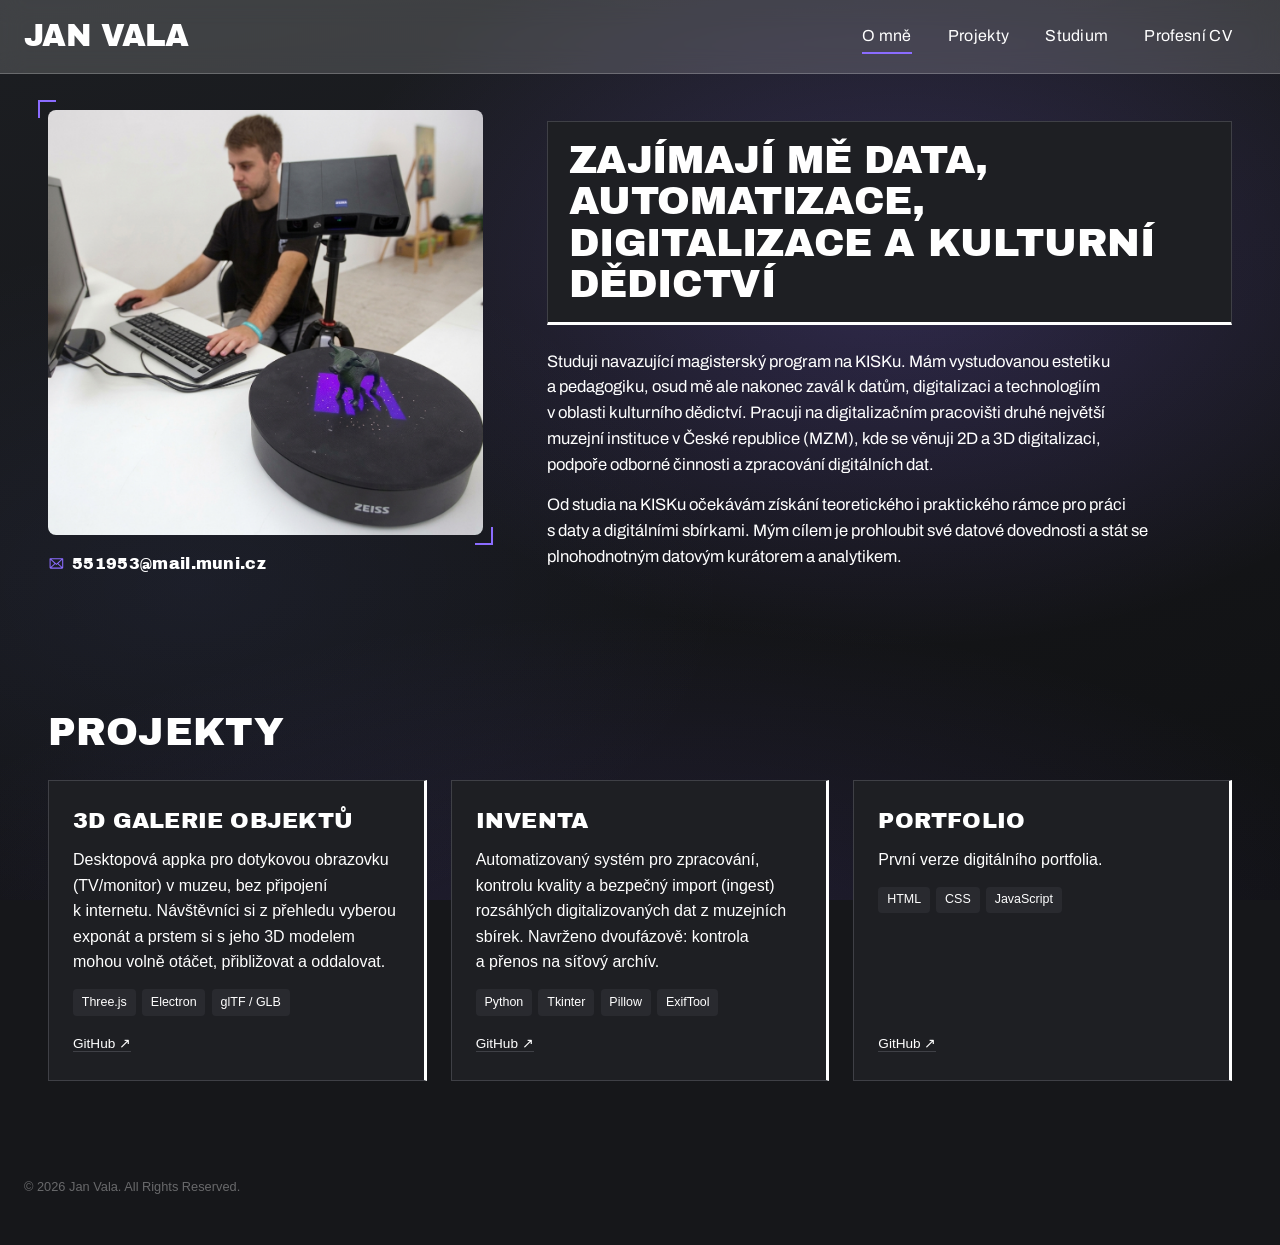
==== commit dda0099a: "Update project description for 3D Galerie Removed mention of kiosk mode from project description." ====
--- a/index.html
+++ b/index.html
@@ -48,7 +48,7 @@
       <ol class="projects">
         <li class="entry">
           <h3 class="entry__title">3D Galerie objektů</h3>
-          <p class="entry__desc">Desktopová appka pro dotykovou obrazovku (TV/monitor) v&nbsp;muzeu, bez připojení k&nbsp;internetu. Návštěvníci si z&nbsp;přehledu vyberou exponát a&nbsp;prstem si s&nbsp;jeho 3D modelem mohou volně otáčet, přibližovat a&nbsp;oddalovat. Otestováno, je potřeba dodělat kioskový mód, aby appka nešla vypnout.</p>
+          <p class="entry__desc">Desktopová appka pro dotykovou obrazovku (TV/monitor) v&nbsp;muzeu, bez připojení k&nbsp;internetu. Návštěvníci si z&nbsp;přehledu vyberou exponát a&nbsp;prstem si s&nbsp;jeho 3D modelem mohou volně otáčet, přibližovat a&nbsp;oddalovat.</p>
           <ul class="entry__stack"><li>Three.js</li><li>Electron</li><li>glTF / GLB</li></ul>
           <div class="entry__links"><a href="https://github.com/Vala-Jan/3D-Gallery" target="_blank" rel="noopener">GitHub ↗</a></div>
         </li>
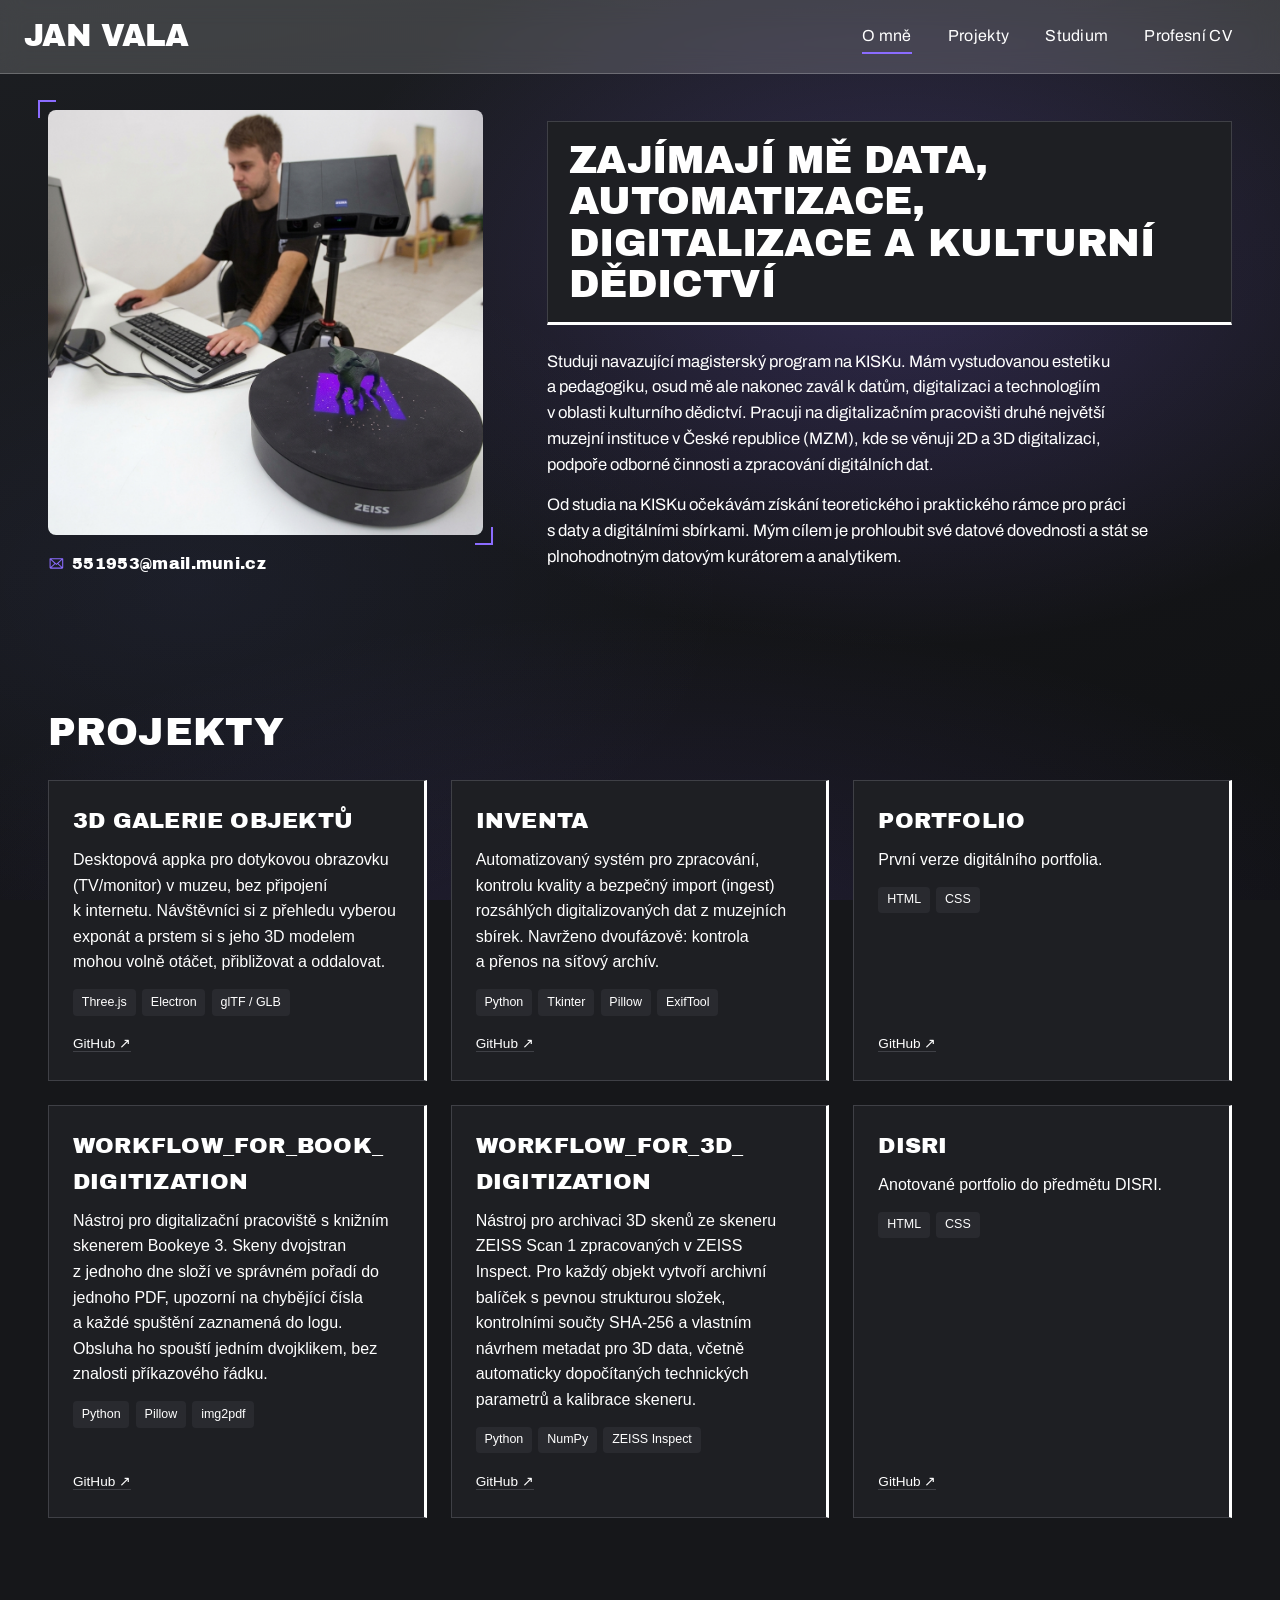
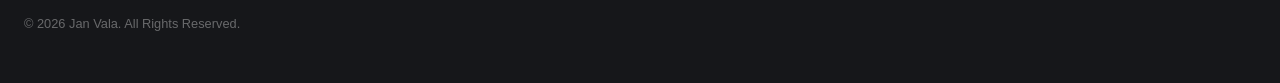
==== commit d2971e03: "Add workflow and DISRI projects, AI001 and ISKM55 course descriptions Co-Authored-By: Claude Opus 5." ====
--- a/index.html
+++ b/index.html
@@ -1,237 +1,269 @@
-<!DOCTYPE html>
-<html lang="cs">
-<head>
-<meta charset="UTF-8">
-<meta name="viewport" content="width=device-width, initial-scale=1.0">
-<title>Jan Vala</title>
-<meta name="description" content="Jan Vala">
-<link rel="icon" href="data:,">
-<link rel="preconnect" href="https://fonts.googleapis.com">
-<link rel="preconnect" href="https://fonts.gstatic.com" crossorigin>
-<link href="https://fonts.googleapis.com/css2?family=Archivo+Black&family=Archivo:wght@400&display=swap" rel="stylesheet">
-<link rel="stylesheet" href="styles.css">
-</head>
-<body>
-
-<nav class="nav">
-  <h1 class="hero__name" data-home>Jan Vala</h1>
-  <div class="nav__cats">
-    <a href="./" data-view="home" data-target="about">O mně</a>
-    <a href="./" data-view="home" data-target="projects">Projekty</a>
-    <a href="./" data-view="studium">Studium</a>
-    <a href="./" data-view="cv">Profesní CV</a>
-  </div>
-</nav>
-
-<main>
-  <div data-panel="home">
-    <header class="hero">
-      <div class="hero__left">
-        <figure class="hero__photo">
-          <img src="uploads/jan-vala.png" alt="Jan Vala u počítače, vedle 3D skener ZEISS snímá sošku býka na otočném talíři">
-        </figure>
-        <a class="hero__mail" href="mailto:551953@mail.muni.cz"><svg class="hero__mail-icon" viewBox="0 0 256 256" aria-hidden="true"><path fill="currentColor" d="M224,48H32a8,8,0,0,0-8,8V192a16,16,0,0,0,16,16H216a16,16,0,0,0,16-16V56A8,8,0,0,0,224,48Zm-96,85.15L52.57,64H203.43ZM98.71,128,40,181.81V74.19Zm11.84,10.85,12,11.05a8,8,0,0,0,10.82,0l12-11.05,58,53.15H52.57ZM157.29,128,216,74.18V181.82Z"/></svg>551953@mail.muni.cz</a>
-      </div>
-      <div class="hero__col">
-        <p id="about" class="hero__statement">Zajímají mě data, automatizace, digitalizace a&nbsp;kulturní dědictví</p>
-        <div class="hero__sub">
-            <p>Studuji navazující magisterský program na KISKu. Mám vystudovanou estetiku a&nbsp;pedagogiku, osud mě ale nakonec zavál k&nbsp;datům, digitalizaci a&nbsp;technologiím v&nbsp;oblasti kulturního dědictví. Pracuji na digitalizačním pracovišti druhé největší muzejní instituce v&nbsp;České republice (MZM), kde se věnuji 2D a&nbsp;3D digitalizaci, podpoře odborné činnosti a&nbsp;zpracování digitálních dat.</p>
-            <p>Od studia na KISKu očekávám získání teoretického i&nbsp;praktického rámce pro práci s&nbsp;daty a&nbsp;digitálními sbírkami. Mým cílem je prohloubit své datové dovednosti a&nbsp;stát se plnohodnotným datovým kurátorem a&nbsp;analytikem.</p>
-        </div>
-      </div>
-    </header>
-
-    <section class="section" id="projects">
-      <div class="section__head">
-        <h2 class="section__title">Projekty</h2>
-      </div>
-      <ol class="projects">
-        <li class="entry">
-          <h3 class="entry__title">3D Galerie objektů</h3>
-          <p class="entry__desc">Desktopová appka pro dotykovou obrazovku (TV/monitor) v&nbsp;muzeu, bez připojení k&nbsp;internetu. Návštěvníci si z&nbsp;přehledu vyberou exponát a&nbsp;prstem si s&nbsp;jeho 3D modelem mohou volně otáčet, přibližovat a&nbsp;oddalovat.</p>
-          <ul class="entry__stack"><li>Three.js</li><li>Electron</li><li>glTF / GLB</li></ul>
-          <div class="entry__links"><a href="https://github.com/Vala-Jan/3D-Gallery" target="_blank" rel="noopener">GitHub ↗</a></div>
-        </li>
-        <li class="entry">
-          <h3 class="entry__title">Inventa</h3>
-          <p class="entry__desc">Automatizovaný systém pro zpracování, kontrolu kvality a&nbsp;bezpečný import (ingest) rozsáhlých digitalizovaných dat z&nbsp;muzejních sbírek. Navrženo dvoufázově: kontrola a&nbsp;přenos na síťový archív.</p>
-          <ul class="entry__stack"><li>Python</li><li>Tkinter</li><li>Pillow</li><li>ExifTool</li></ul>
-          <div class="entry__links"><a href="https://github.com/Vala-Jan/Inventa" target="_blank" rel="noopener">GitHub ↗</a></div>
-        </li>
-        <li class="entry">
-          <h3 class="entry__title">Portfolio</h3>
-          <p class="entry__desc">První verze digitálního portfolia.</p>
-          <ul class="entry__stack"><li>HTML</li><li>CSS</li><li>JavaScript</li></ul>
-          <div class="entry__links"><a href="https://github.com/Vala-Jan/Portfolio" target="_blank" rel="noopener">GitHub ↗</a></div>
-        </li>
-      </ol>
-    </section>
-  </div>
-
-  <div data-panel="studium" hidden>
-    <section class="section section--page">
-      <div class="section__head">
-        <h2 class="section__title">Studium</h2>
-      </div>
-      <div class="sems">
-        <details class="sem">
-          <summary class="sem__head">1. semestr</summary>
-          <div class="sem__body">
-            <div class="subjs">
-              <details class="subj">
-                <summary class="subj__head">ISKM01</summary>
-                <p class="subj__body">Popis předmětu doplnit.</p>
-              </details>
-              <details class="subj">
-                <summary class="subj__head">ISKM02</summary>
-                <p class="subj__body">Popis předmětu doplnit.</p>
-              </details>
-              <details class="subj">
-                <summary class="subj__head">ISKM03</summary>
-                <p class="subj__body">Popis předmětu doplnit.</p>
-              </details>
-              <details class="subj">
-                <summary class="subj__head">ISKM04</summary>
-                <p class="subj__body">Popis předmětu doplnit.</p>
-              </details>
-              <details class="subj">
-                <summary class="subj__head">ISKB83</summary>
-                <p class="subj__body">Popis předmětu doplnit.</p>
-              </details>
-              <details class="subj">
-                <summary class="subj__head">ISKM55</summary>
-                <p class="subj__body">Popis předmětu doplnit.</p>
-              </details>
-              <details class="subj">
-                <summary class="subj__head">AI001</summary>
-                <p class="subj__body">Popis předmětu doplnit.</p>
-              </details>
-            </div>
-          </div>
-        </details>
-        <details class="sem">
-          <summary class="sem__head">2. semestr</summary>
-          <div class="sem__body"></div>
-        </details>
-        <details class="sem">
-          <summary class="sem__head">3. semestr</summary>
-          <div class="sem__body"></div>
-        </details>
-        <details class="sem">
-          <summary class="sem__head">4. semestr</summary>
-          <div class="sem__body"></div>
-        </details>
-      </div>
-    </section>
-  </div>
-
-  <div data-panel="cv" hidden>
-    <section class="section section--page">
-      <div class="section__head">
-        <h2 class="section__title">Profesní CV</h2>
-      </div>
-      <div id="cvPages" class="cv__pages" aria-label="Životopis Jan Vala"></div>
-      <p class="cv__dl"><a id="cvDownload" href="uploads/CV-JanVala.pdf" download="CV_JanVala.pdf">Stáhnout CV (PDF)</a></p>
-    </section>
-  </div>
-</main>
-
-<footer class="footer">© 2026 Jan Vala. All Rights Reserved.</footer>
-
-<script>
-(() => {
-  const home = location.pathname.replace(/index\.html$/, '');
-  const panels = [...document.querySelectorAll('[data-panel]')];
-  const links = [...document.querySelectorAll('.nav__cats a')];
-  const nav = document.querySelector('.nav');
-  const views = { omne: ['home', 'about'], about: ['home', 'about'], projekty: ['home', 'projects'], projects: ['home', 'projects'], studium: ['studium'], cv: ['cv'], profesnicv: ['cv'] };
-  let current = null;
-
-  // nav underline
-  const setActive = (i) => links.forEach((a, j) => a.classList.toggle('is-active', j === i));
-  const updateActive = () => {
-    if (current !== 'home') return setActive(links.findIndex(a => a.dataset.view === current));
-    const proj = document.getElementById('projects');
-    const atEnd = innerHeight + scrollY >= document.documentElement.scrollHeight - 4;
-    setActive(atEnd || proj.getBoundingClientRect().top <= innerHeight * 0.6 ? 1 : 0);
-  };
-
-  // views on one URL
-  const scrollToId = (id) => {
-    const el = id && id !== 'about' && document.getElementById(id);
-    const top = el ? el.getBoundingClientRect().top + scrollY - nav.offsetHeight - 8 : 0;
-    scrollTo({ top: Math.max(0, top), behavior: 'smooth' });
-  };
-  const show = (view, target, push) => {
-    const changed = view !== current;
-    panels.forEach(p => { p.hidden = p.dataset.panel !== view; });
-    current = view;
-    if (view === 'cv') loadCV();
-    if (changed) scrollTo(0, 0);
-    nav.classList.remove('nav--hidden');
-    if (target) requestAnimationFrame(() => scrollToId(target));
-    if (push && changed) history.pushState({ view }, '', home);
-    else history.replaceState({ view }, '', home);
-    updateActive();
-  };
-  const fromLocation = () => (history.state && history.state.view ? [history.state.view] : views[location.hash.slice(1).toLowerCase()] || ['home']);
-
-  links.forEach(a => a.addEventListener('click', (e) => { e.preventDefault(); show(a.dataset.view, a.dataset.target, true); }));
-  document.querySelector('[data-home]').addEventListener('click', () => show('home', 'about', true));
-  addEventListener('popstate', () => show(...fromLocation()));
-  addEventListener('hashchange', () => show(...fromLocation()));
-  addEventListener('pageshow', (e) => { if (e.persisted) show(...fromLocation()); });
-  addEventListener('resize', updateActive);
-  addEventListener('load', updateActive);
-
-  // scroll: nav underline + on mobile hide the bar going down, show it going up
-  const mobile = matchMedia('(max-width: 640px)');
-  let lastY = scrollY;
-  addEventListener('scroll', () => {
-    const y = scrollY;
-    nav.classList.toggle('nav--hidden', mobile.matches && y > lastY && y > nav.offsetHeight);
-    lastY = y;
-    updateActive();
-  }, { passive: true });
-
-  // CV (loaded on first open)
-  const CV = 'uploads/CV-JanVala.pdf';
-  let cvLoaded = false;
-  async function loadCV() {
-    if (cvLoaded) return;
-    cvLoaded = true;
-    const host = document.getElementById('cvPages');
-    try {
-      const pdfjs = await import('https://cdn.jsdelivr.net/npm/pdfjs-dist@4.4.168/build/pdf.min.mjs');
-      pdfjs.GlobalWorkerOptions.workerSrc = 'https://cdn.jsdelivr.net/npm/pdfjs-dist@4.4.168/build/pdf.worker.min.mjs';
-      const doc = await pdfjs.getDocument({ data: new Uint8Array(await (await fetch(CV)).arrayBuffer()) }).promise;
-      for (let i = 1; i <= doc.numPages; i++) {
-        const page = await doc.getPage(i);
-        const vp = page.getViewport({ scale: 2 });
-        const canvas = Object.assign(document.createElement('canvas'), { width: vp.width, height: vp.height, className: 'cv__page' });
-        host.appendChild(canvas);
-        await page.render({ canvasContext: canvas.getContext('2d'), viewport: vp }).promise;
-      }
-    } catch (err) {
-      host.textContent = 'CV se nepodařilo načíst.';
-    }
-  }
-  document.getElementById('cvDownload').addEventListener('click', async (e) => {
-    e.preventDefault();
-    try {
-      const url = URL.createObjectURL(await (await fetch(CV)).blob());
-      const a = Object.assign(document.createElement('a'), { href: url, download: 'CV_JanVala.pdf' });
-      document.body.appendChild(a); a.click(); a.remove();
-      setTimeout(() => URL.revokeObjectURL(url), 2000);
-    } catch (err) { location.href = CV; }
-  });
-
-  // start: old links (studium.html, profesnicv.html, #hash) land on the right view
-  let stored = null;
-  try { stored = sessionStorage.getItem('portfolioView'); sessionStorage.removeItem('portfolioView'); } catch (e) {}
-  const start = views[stored] || views[location.hash.slice(1).toLowerCase()] || ['home'];
-  show(start[0], start[1]);
-})();
-</script>
-</body>
-</html>
+<!DOCTYPE html>
+<html lang="cs">
+<head>
+<meta charset="UTF-8">
+<meta name="viewport" content="width=device-width, initial-scale=1.0">
+<title>Jan Vala</title>
+<meta name="description" content="Jan Vala">
+<link rel="icon" href="data:,">
+<link rel="preconnect" href="https://fonts.googleapis.com">
+<link rel="preconnect" href="https://fonts.gstatic.com" crossorigin>
+<link href="https://fonts.googleapis.com/css2?family=Archivo+Black&family=Archivo:wght@400&display=swap" rel="stylesheet">
+<link rel="stylesheet" href="styles.css">
+</head>
+<body>
+
+<nav class="nav">
+  <h1 class="hero__name" data-home>Jan Vala</h1>
+  <div class="nav__cats">
+    <a href="./" data-view="home" data-target="about">O mně</a>
+    <a href="./" data-view="home" data-target="projects">Projekty</a>
+    <a href="./" data-view="studium">Studium</a>
+    <a href="./" data-view="cv">Profesní CV</a>
+  </div>
+</nav>
+
+<main>
+  <div data-panel="home">
+    <header class="hero">
+      <div class="hero__left">
+        <figure class="hero__photo">
+          <img src="uploads/jan-vala.png" alt="Jan Vala u počítače, vedle 3D skener ZEISS snímá sošku býka na otočném talíři">
+        </figure>
+        <a class="hero__mail" href="mailto:551953@mail.muni.cz"><svg class="hero__mail-icon" viewBox="0 0 256 256" aria-hidden="true"><path fill="currentColor" d="M224,48H32a8,8,0,0,0-8,8V192a16,16,0,0,0,16,16H216a16,16,0,0,0,16-16V56A8,8,0,0,0,224,48Zm-96,85.15L52.57,64H203.43ZM98.71,128,40,181.81V74.19Zm11.84,10.85,12,11.05a8,8,0,0,0,10.82,0l12-11.05,58,53.15H52.57ZM157.29,128,216,74.18V181.82Z"/></svg>551953@mail.muni.cz</a>
+      </div>
+      <div class="hero__col">
+        <p id="about" class="hero__statement">Zajímají mě data, automatizace, digitalizace a&nbsp;kulturní dědictví</p>
+        <div class="hero__sub">
+            <p>Studuji navazující magisterský program na KISKu. Mám vystudovanou estetiku a&nbsp;pedagogiku, osud mě ale nakonec zavál k&nbsp;datům, digitalizaci a&nbsp;technologiím v&nbsp;oblasti kulturního dědictví. Pracuji na digitalizačním pracovišti druhé největší muzejní instituce v&nbsp;České republice (MZM), kde se věnuji 2D a&nbsp;3D digitalizaci, podpoře odborné činnosti a&nbsp;zpracování digitálních dat.</p>
+            <p>Od studia na KISKu očekávám získání teoretického i&nbsp;praktického rámce pro práci s&nbsp;daty a&nbsp;digitálními sbírkami. Mým cílem je prohloubit své datové dovednosti a&nbsp;stát se plnohodnotným datovým kurátorem a&nbsp;analytikem.</p>
+        </div>
+      </div>
+    </header>
+
+    <section class="section" id="projects">
+      <div class="section__head">
+        <h2 class="section__title">Projekty</h2>
+      </div>
+      <ol class="projects">
+        <li class="entry">
+          <h3 class="entry__title">3D Galerie objektů</h3>
+          <p class="entry__desc">Desktopová appka pro dotykovou obrazovku (TV/monitor) v&nbsp;muzeu, bez připojení k&nbsp;internetu. Návštěvníci si z&nbsp;přehledu vyberou exponát a&nbsp;prstem si s&nbsp;jeho 3D modelem mohou volně otáčet, přibližovat a&nbsp;oddalovat.</p>
+          <ul class="entry__stack"><li>Three.js</li><li>Electron</li><li>glTF / GLB</li></ul>
+          <div class="entry__links"><a href="https://github.com/Vala-Jan/3D-Gallery" target="_blank" rel="noopener">GitHub ↗</a></div>
+        </li>
+        <li class="entry">
+          <h3 class="entry__title">Inventa</h3>
+          <p class="entry__desc">Automatizovaný systém pro zpracování, kontrolu kvality a&nbsp;bezpečný import (ingest) rozsáhlých digitalizovaných dat z&nbsp;muzejních sbírek. Navrženo dvoufázově: kontrola a&nbsp;přenos na síťový archív.</p>
+          <ul class="entry__stack"><li>Python</li><li>Tkinter</li><li>Pillow</li><li>ExifTool</li></ul>
+          <div class="entry__links"><a href="https://github.com/Vala-Jan/Inventa" target="_blank" rel="noopener">GitHub ↗</a></div>
+        </li>
+        <li class="entry">
+          <h3 class="entry__title">Portfolio</h3>
+          <p class="entry__desc">První verze digitálního portfolia.</p>
+          <ul class="entry__stack"><li>HTML</li><li>CSS</li></ul>
+          <div class="entry__links"><a href="https://github.com/Vala-Jan/Portfolio" target="_blank" rel="noopener">GitHub ↗</a></div>
+        </li>
+        <li class="entry">
+          <h3 class="entry__title">workflow_<wbr>for_<wbr>book_<wbr>digitization</h3>
+          <p class="entry__desc">Nástroj pro digitalizační pracoviště s&nbsp;knižním skenerem Bookeye 3. Skeny dvojstran z&nbsp;jednoho dne složí ve správném pořadí do jednoho PDF, upozorní na chybějící čísla a&nbsp;každé spuštění zaznamená do logu. Obsluha ho spouští jedním dvojklikem, bez znalosti příkazového řádku.</p>
+          <ul class="entry__stack"><li>Python</li><li>Pillow</li><li>img2pdf</li></ul>
+          <div class="entry__links"><a href="https://github.com/Vala-Jan/workflow_for_book_digitization" target="_blank" rel="noopener">GitHub ↗</a></div>
+        </li>
+        <li class="entry">
+          <h3 class="entry__title">workflow_<wbr>for_<wbr>3d_<wbr>digitization</h3>
+          <p class="entry__desc">Nástroj pro archivaci 3D skenů ze skeneru ZEISS Scan 1 zpracovaných v&nbsp;ZEISS Inspect. Pro každý objekt vytvoří archivní balíček s&nbsp;pevnou strukturou složek, kontrolními součty SHA-256 a&nbsp;vlastním návrhem metadat pro 3D data, včetně automaticky dopočítaných technických parametrů a&nbsp;kalibrace skeneru.</p>
+          <ul class="entry__stack"><li>Python</li><li>NumPy</li><li>ZEISS Inspect</li></ul>
+          <div class="entry__links"><a href="https://github.com/Vala-Jan/workflow_for_3d_digitization" target="_blank" rel="noopener">GitHub ↗</a></div>
+        </li>
+        <li class="entry">
+          <h3 class="entry__title">DISRI</h3>
+          <p class="entry__desc">Anotované portfolio do předmětu DISRI.</p>
+          <ul class="entry__stack"><li>HTML</li><li>CSS</li></ul>
+          <div class="entry__links"><a href="https://vala-jan.github.io/DISRI/" target="_blank" rel="noopener">GitHub ↗</a></div>
+        </li>
+      </ol>
+    </section>
+  </div>
+
+  <div data-panel="studium" hidden>
+    <section class="section section--page">
+      <div class="section__head">
+        <h2 class="section__title">Studium</h2>
+      </div>
+      <div class="sems">
+        <details class="sem">
+          <summary class="sem__head">1. semestr</summary>
+          <div class="sem__body">
+            <div class="subjs">
+              <details class="subj">
+                <summary class="subj__head">ISKM01</summary>
+                <p class="subj__body">Popis předmětu doplnit.</p>
+              </details>
+              <details class="subj">
+                <summary class="subj__head">ISKM02</summary>
+                <p class="subj__body">Popis předmětu doplnit.</p>
+              </details>
+              <details class="subj">
+                <summary class="subj__head">ISKM03</summary>
+                <p class="subj__body">Popis předmětu doplnit.</p>
+              </details>
+              <details class="subj">
+                <summary class="subj__head">ISKM04</summary>
+                <p class="subj__body">Popis předmětu doplnit.</p>
+              </details>
+              <details class="subj">
+                <summary class="subj__head">ISKB83</summary>
+                <p class="subj__body">Popis předmětu doplnit.</p>
+              </details>
+              <details class="subj">
+                <summary class="subj__head">ISKM55</summary>
+                <div class="subj__body">
+                  <h4 class="subj__label">What?</h4>
+                  <p>V&nbsp;předmětu ISKM55 jsem získal úvodní vhled do datové analýzy a&nbsp;celého cyklu práce s&nbsp;daty. Učil jsem se získávat data z&nbsp;různých zdrojů (např. pomocí web scrapingu a&nbsp;nástrojů pro práci s&nbsp;webovými daty), vyčistit je a&nbsp;transformovat do strojem použitelné podoby. Dále jsem prováděl základní analytické operace v&nbsp;prostředí Microsoft Excel. Součástí výuky byl též úvod do internetových technologií a&nbsp;datových formátů. Výuka probíhala týdně.</p>
+                  <h4 class="subj__label">So what?</h4>
+                  <p>Pro mě osobním přínosem předmětu bylo osvojení kompletního datového řetězce od neuspořádaných syrových dat až po jejich jasnou prezentaci. Velkým přínosem pro mě bylo propojení těchto analytických postupů s&nbsp;mou dosavadní zkušeností v&nbsp;oblasti digitalizace. Uvědomil jsem si, jak zásadní je správné čištění a&nbsp;strukturování dat právě při digitalizačních projektech, správě digitálního obsahu či odborných agend. Předmět mi ukázal, že analytika není jen o&nbsp;vzorcích v&nbsp;tabulkách, ale o&nbsp;schopnosti najít v&nbsp;datech příběh a&nbsp;srozumitelně ho komunikovat pomocí vizualizací. V&nbsp;rámci prvního semestru šlo o&nbsp;můj nejpřínosnější předmět.</p>
+                  <h4 class="subj__label">Now what?</h4>
+                  <p>Získané dovednosti a&nbsp;zkušenosti z&nbsp;prakticky orientovaných přednášek byly nesmírně přínosné. Osvojené analytické metody a&nbsp;znalosti nástrojů přímo využiji při dalších projektech v&nbsp;oblasti digitalizace a&nbsp;v&nbsp;rámci dalšího působení v&nbsp;oblasti dat, kde mohu efektivněji zpracovávat a&nbsp;prezentovat komplexní data. Stejně tak tyto postupy využívám při práci na vlastních vzdělávacích projektech a&nbsp;přímo se promítly například do projektu Inventa.</p>
+                </div>
+              </details>
+              <details class="subj">
+                <summary class="subj__head">AI001</summary>
+                <div class="subj__body">
+                  <h4 class="subj__label">What?</h4>
+                  <p>V&nbsp;rámci online kurzu Elements of AI jsem získal úvod do problematiky umělé inteligence. Prošel jsem si šesti hlavními kapitolami zaměřenými na definici AI, řešení problémů prostřednictvím vyhledávání, reálné využití AI, strojové učení, fungování a&nbsp;technické základy neuronových sítí až po širší společenské důsledky. Pochopil jsem základní pojmy a&nbsp;zabýval se tématy algoritmické předpojatosti a&nbsp;AI generovaného obsahu. Kurz probíhal formou samostatné domácí práce vlastním tempem s&nbsp;kombinací teorie a&nbsp;praktických úkolů.</p>
+                  <h4 class="subj__label">So what?</h4>
+                  <p>Hlavním přínosem pro mě bylo demystifikování umělé inteligence a&nbsp;získání realistického pohledu na to, co AI doopravdy dokáže a&nbsp;kde jsou naopak její limity. Velmi oceňuji, že kurz neřešil AI jen z&nbsp;technického pohledu (neuronové sítě, algoritmy), ale kladl velký důraz na etické a&nbsp;společenské dopady. Celkově lze říci, že kurz byl zajímavý a&nbsp;přínosný po teoretické stránce, nikoli po praktické stránce.</p>
+                  <h4 class="subj__label">Now what?</h4>
+                  <p>Získané teoretické základy z&nbsp;kurzu Elements of AI mi dopomohly pochopit AI a&nbsp;vytvořily kvalitní základ pro budoucí projekty, ve kterých bych AI jako asistenta rád využil. Uvědomuji si, že teorie bez praxe a&nbsp;praxe bez teorie nejsou možné, a&nbsp;proto je pro mě nutné i&nbsp;nadále neustále prohlubovat své dovednosti a&nbsp;znalosti v&nbsp;obojím. Osvojené poznatky chci prakticky aplikovat při zefektivňování procesů v&nbsp;oblasti automatizace datových procesů.</p>
+                </div>
+              </details>
+            </div>
+          </div>
+        </details>
+        <details class="sem">
+          <summary class="sem__head">2. semestr</summary>
+          <div class="sem__body"></div>
+        </details>
+        <details class="sem">
+          <summary class="sem__head">3. semestr</summary>
+          <div class="sem__body"></div>
+        </details>
+        <details class="sem">
+          <summary class="sem__head">4. semestr</summary>
+          <div class="sem__body"></div>
+        </details>
+      </div>
+    </section>
+  </div>
+
+  <div data-panel="cv" hidden>
+    <section class="section section--page">
+      <div class="section__head">
+        <h2 class="section__title">Profesní CV</h2>
+      </div>
+      <div id="cvPages" class="cv__pages" aria-label="Životopis Jan Vala"></div>
+      <p class="cv__dl"><a id="cvDownload" href="uploads/CV-JanVala.pdf" download="CV_JanVala.pdf">Stáhnout CV (PDF)</a></p>
+    </section>
+  </div>
+</main>
+
+<footer class="footer">© 2026 Jan Vala. All Rights Reserved.</footer>
+
+<script>
+(() => {
+  const home = location.pathname.replace(/index\.html$/, '');
+  const panels = [...document.querySelectorAll('[data-panel]')];
+  const links = [...document.querySelectorAll('.nav__cats a')];
+  const nav = document.querySelector('.nav');
+  const views = { omne: ['home', 'about'], about: ['home', 'about'], projekty: ['home', 'projects'], projects: ['home', 'projects'], studium: ['studium'], cv: ['cv'], profesnicv: ['cv'] };
+  let current = null;
+
+  // nav underline
+  const setActive = (i) => links.forEach((a, j) => a.classList.toggle('is-active', j === i));
+  const updateActive = () => {
+    if (current !== 'home') return setActive(links.findIndex(a => a.dataset.view === current));
+    const proj = document.getElementById('projects');
+    const atEnd = innerHeight + scrollY >= document.documentElement.scrollHeight - 4;
+    setActive(atEnd || proj.getBoundingClientRect().top <= innerHeight * 0.6 ? 1 : 0);
+  };
+
+  // views on one URL
+  const scrollToId = (id) => {
+    const el = id && id !== 'about' && document.getElementById(id);
+    const top = el ? el.getBoundingClientRect().top + scrollY - nav.offsetHeight - 8 : 0;
+    scrollTo({ top: Math.max(0, top), behavior: 'smooth' });
+  };
+  const show = (view, target, push) => {
+    const changed = view !== current;
+    panels.forEach(p => { p.hidden = p.dataset.panel !== view; });
+    current = view;
+    if (view === 'cv') loadCV();
+    if (changed) scrollTo(0, 0);
+    nav.classList.remove('nav--hidden');
+    if (target) requestAnimationFrame(() => scrollToId(target));
+    if (push && changed) history.pushState({ view }, '', home);
+    else history.replaceState({ view }, '', home);
+    updateActive();
+  };
+  const fromLocation = () => (history.state && history.state.view ? [history.state.view] : views[location.hash.slice(1).toLowerCase()] || ['home']);
+
+  links.forEach(a => a.addEventListener('click', (e) => { e.preventDefault(); show(a.dataset.view, a.dataset.target, true); }));
+  document.querySelector('[data-home]').addEventListener('click', () => show('home', 'about', true));
+  addEventListener('popstate', () => show(...fromLocation()));
+  addEventListener('hashchange', () => show(...fromLocation()));
+  addEventListener('pageshow', (e) => { if (e.persisted) show(...fromLocation()); });
+  addEventListener('resize', updateActive);
+  addEventListener('load', updateActive);
+
+  // scroll: nav underline + on mobile hide the bar going down, show it going up
+  const mobile = matchMedia('(max-width: 640px)');
+  let lastY = scrollY;
+  addEventListener('scroll', () => {
+    const y = scrollY;
+    nav.classList.toggle('nav--hidden', mobile.matches && y > lastY && y > nav.offsetHeight);
+    lastY = y;
+    updateActive();
+  }, { passive: true });
+
+  // CV (loaded on first open)
+  const CV = 'uploads/CV-JanVala.pdf';
+  let cvLoaded = false;
+  async function loadCV() {
+    if (cvLoaded) return;
+    cvLoaded = true;
+    const host = document.getElementById('cvPages');
+    try {
+      const pdfjs = await import('https://cdn.jsdelivr.net/npm/pdfjs-dist@4.4.168/build/pdf.min.mjs');
+      pdfjs.GlobalWorkerOptions.workerSrc = 'https://cdn.jsdelivr.net/npm/pdfjs-dist@4.4.168/build/pdf.worker.min.mjs';
+      const doc = await pdfjs.getDocument({ data: new Uint8Array(await (await fetch(CV)).arrayBuffer()) }).promise;
+      for (let i = 1; i <= doc.numPages; i++) {
+        const page = await doc.getPage(i);
+        const vp = page.getViewport({ scale: 2 });
+        const canvas = Object.assign(document.createElement('canvas'), { width: vp.width, height: vp.height, className: 'cv__page' });
+        host.appendChild(canvas);
+        await page.render({ canvasContext: canvas.getContext('2d'), viewport: vp }).promise;
+      }
+    } catch (err) {
+      host.textContent = 'CV se nepodařilo načíst.';
+    }
+  }
+  document.getElementById('cvDownload').addEventListener('click', async (e) => {
+    e.preventDefault();
+    try {
+      const url = URL.createObjectURL(await (await fetch(CV)).blob());
+      const a = Object.assign(document.createElement('a'), { href: url, download: 'CV_JanVala.pdf' });
+      document.body.appendChild(a); a.click(); a.remove();
+      setTimeout(() => URL.revokeObjectURL(url), 2000);
+    } catch (err) { location.href = CV; }
+  });
+
+  // start: old links (studium.html, profesnicv.html, #hash) land on the right view
+  let stored = null;
+  try { stored = sessionStorage.getItem('portfolioView'); sessionStorage.removeItem('portfolioView'); } catch (e) {}
+  const start = views[stored] || views[location.hash.slice(1).toLowerCase()] || ['home'];
+  show(start[0], start[1]);
+})();
+</script>
+</body>
+</html>
--- a/styles.css
+++ b/styles.css
@@ -1,268 +1,279 @@
-/* ---------- tokens ---------- */
-:root {
-  --bg: #16171a;
-  --surface: #1e1f23;
-  --surface-2: #292a2f;
-  --border: #3f4046;
-  --text: #ffffff;
-  --accent: #8b6cff;
-  --font-display: "Archivo Black", Helvetica, Arial, sans-serif;
-  --font-text: "Archivo", Helvetica, Arial, sans-serif;
-  --font-body: Helvetica, "Helvetica Neue", Arial, sans-serif;
-  --radius: 8px;
-  --line: calc(0.07 * clamp(1.3rem, 2.4vw, 1.95rem));
-}
-
-/* ---------- base ---------- */
-* { box-sizing: border-box; }
-html { scroll-behavior: smooth; }
-body {
-  margin: 0;
-  background-color: var(--bg);
-  background-image:
-    radial-gradient(ellipse 65% 60% at 70% 30%, color-mix(in srgb, var(--accent) 22%, transparent), transparent 70%),
-    radial-gradient(ellipse 60% 55% at 15% 65%, rgba(120, 140, 255, 0.07), transparent 70%),
-    radial-gradient(ellipse 90% 60% at 50% 110%, color-mix(in srgb, var(--accent) 14%, transparent), transparent 70%),
-    linear-gradient(165deg, #1c1e22 0%, var(--bg) 45%, #101113 100%);
-  background-attachment: fixed;
-  color: var(--text);
-  font-family: var(--font-body);
-  font-size: 16px;
-  line-height: 1.6;
-  -webkit-font-smoothing: antialiased;
-}
-a { color: inherit; }
-ul, ol { margin: 0; padding: 0; list-style: none; }
-h1, h2, h3, p { margin: 0; }
-h1, h2, h3 { font-weight: 400; }
-:focus-visible { outline: 2px solid var(--accent); outline-offset: 2px; }
-
-@media (prefers-reduced-motion: reduce) {
-  html { scroll-behavior: auto; }
-  * { animation-duration: 0.001ms !important; animation-iteration-count: 1 !important; transition-duration: 0.001ms !important; }
-}
-
-/* ---------- nav ---------- */
-.nav {
-  position: sticky;
-  top: 0;
-  z-index: 10;
-  display: flex;
-  flex-wrap: wrap;
-  align-items: center;
-  justify-content: space-between;
-  gap: clamp(0.6rem, 2vw, 1rem);
-  min-height: 4.6rem;
-  padding: 1rem clamp(1.25rem, 4vw, 3rem) 1rem 1.5rem;
-  background: rgba(255, 255, 255, 0.16);
-  backdrop-filter: blur(12px);
-  -webkit-backdrop-filter: blur(12px);
-  border-bottom: 1px solid rgba(255, 255, 255, 0.22);
-}
-.hero__name {
-  font-family: var(--font-display);
-  font-size: clamp(1.3rem, 2.4vw, 1.95rem);
-  line-height: 1;
-  letter-spacing: -0.02em;
-  text-transform: uppercase;
-  white-space: nowrap;
-  cursor: pointer;
-}
-
-.nav__cats {
-  display: flex;
-  gap: clamp(1rem, 3vw, 2.25rem);
-  margin-left: auto;
-  white-space: nowrap;
-}
-.nav__cats a {
-  position: relative;
-  padding: 0.25rem 0;
-  font-family: var(--font-text);
-  letter-spacing: 0.02em;
-  text-decoration: none;
-  border-bottom: var(--line) solid transparent;
-  transition: border-color 0.15s ease;
-}
-.nav__cats a::after { content: ""; position: absolute; inset: -0.6rem -0.35rem; } /* larger tap area */
-.nav__cats a:hover, .nav__cats a:focus-visible, .nav__cats a.is-active { border-bottom-color: var(--accent); }
-
-@media (max-width: 1000px) { .nav__cats { gap: clamp(0.75rem, 2vw, 1.25rem); } }
-@media (max-width: 640px) {
-  .nav { min-height: 0; padding: 0.6rem 1.25rem; row-gap: 0.35rem; transition: transform 0.25s ease; }
-  .nav--hidden { transform: translateY(-100%); }
-  .nav__cats { flex-wrap: wrap; margin-left: 0; white-space: normal; }
-  .nav__cats a { padding: 0.15rem 0; font-size: 0.92rem; }
-  .hero__name { font-size: 1.05rem; }
-}
-
-/* ---------- hero ---------- */
-.hero {
-  display: grid;
-  grid-template-columns: clamp(260px, 34vw, 500px) minmax(0, 1fr);
-  column-gap: clamp(2rem, 5vw, 4.5rem);
-  align-items: center;
-  max-width: 1440px;
-  margin: 0 auto;
-  padding: clamp(1.25rem, 4vh, 2.5rem) clamp(1.5rem, 4vw, 3rem) clamp(2rem, 5vh, 4rem);
-}
-.hero__left { display: flex; flex-direction: column; }
-.hero__photo { position: relative; margin: 0; }
-.hero__photo img {
-  display: block;
-  width: 100%;
-  aspect-ratio: 1.024 / 1;
-  object-fit: cover;
-  object-position: 50% 0%;
-  border-radius: var(--radius);
-}
-.hero__photo::before, .hero__photo::after {
-  content: "";
-  position: absolute;
-  width: clamp(10px, 1.4vw, 16px);
-  height: clamp(10px, 1.4vw, 16px);
-  border: var(--line) solid var(--accent);
-}
-.hero__photo::before { top: -10px; left: -10px; border-right: 0; border-bottom: 0; }
-.hero__photo::after { bottom: -10px; right: -10px; border-left: 0; border-top: 0; }
-
-.hero__mail {
-  display: inline-flex;
-  align-items: center;
-  gap: 0.45em;
-  align-self: flex-start;
-  margin-top: 1rem;
-  padding-bottom: 0.15rem;
-  font-family: var(--font-display);
-  letter-spacing: 0.02em;
-  text-decoration: none;
-  border-bottom: var(--line) solid transparent;
-  transition: border-color 0.15s ease;
-}
-.hero__mail:hover, .hero__mail:focus-visible { border-bottom-color: var(--accent); }
-.hero__mail-icon { flex: none; width: 1.05em; height: 1.05em; color: var(--accent); }
-
-.hero__col {
-  min-width: 0;
-  container-type: inline-size;
-  font-family: var(--font-text);
-}
-.hero__statement {
-  font-family: var(--font-display);
-  font-size: max(1.6rem, 5.75cqi);
-  line-height: 1.05;
-  letter-spacing: -0.01em;
-  text-transform: uppercase;
-  scroll-margin-top: 6rem;
-  padding: clamp(1rem, 2.5cqi, 1.75rem) clamp(1.1rem, 3cqi, 2rem);
-  border: 1px solid var(--border);
-  border-bottom: 3px solid var(--text);
-  background: var(--surface);
-}
-.hero__sub {
-  max-width: 38rem;
-  margin-top: clamp(1rem, 2vw, 1.5rem);
-  font-size: clamp(1rem, 1.3vw, 1.15rem);
-  line-height: 1.55;
-}
-.hero__sub p + p { margin-top: 0.9em; }
-
-@media (max-width: 760px) {
-  .hero { grid-template-columns: minmax(0, 1fr); padding: 1.25rem 1.5rem 0; }
-  .hero__col { display: contents; }
-  .hero__left { order: 1; }
-  .hero__statement { order: 2; margin-top: 1.5rem; font-size: clamp(1.3rem, 6.5vw, 2rem); text-wrap: balance; }
-  .hero__sub { order: 3; max-width: none; }
-  .hero__mail { font-size: 0.85rem; }
-}
-
-/* ---------- sections ---------- */
-.section { padding: clamp(2.5rem, 6vw, 4rem) 1.5rem; }
-.section__head { margin-bottom: 1.75rem; }
-.section__title {
-  font-family: var(--font-display);
-  font-size: clamp(1.6rem, 4vw, 2.4rem);
-  letter-spacing: 0.01em;
-  text-transform: uppercase;
-}
-.section--page { padding-top: 1.5rem; }
-.section--page .section__head { text-align: center; }
-
-/* ---------- projects ---------- */
-#projects { max-width: 1440px; margin: clamp(2rem, 6vw, 5rem) auto 0; padding: 0 clamp(1.5rem, 4vw, 3rem) clamp(2.5rem, 6vw, 4rem); }
-#projects .section__head { margin-bottom: 1rem; }
-.projects {
-  display: grid;
-  grid-template-columns: repeat(3, minmax(0, 1fr));
-  gap: 1.5rem;
-}
-@media (max-width: 900px) { .projects { grid-template-columns: repeat(2, minmax(0, 1fr)); } }
-@media (max-width: 600px) { .projects { grid-template-columns: 1fr; } }
-.entry {
-  display: flex;
-  flex-direction: column;
-  padding: 1.4rem 1.5rem 1.5rem;
-  background: var(--surface);
-  border: 1px solid var(--border);
-  border-right: 3px solid var(--text);
-}
-.entry__title {
-  margin-bottom: 0.5rem;
-  font-family: var(--font-display);
-  font-size: clamp(1.1rem, 2vw, 1.4rem);
-  letter-spacing: 0.01em;
-  text-transform: uppercase;
-}
-.entry__desc { margin-bottom: 0.9rem; }
-.entry__stack {
-  display: flex;
-  flex-wrap: wrap;
-  gap: 0.4rem;
-  margin-bottom: 0.9rem;
-}
-.entry__stack li {
-  padding: 0.2rem 0.55rem;
-  font-size: 0.78rem;
-  background: var(--surface-2);
-  border-radius: 4px;
-}
-.entry__links { margin-top: auto; }
-.entry__links a {
-  font-size: 0.85rem;
-  text-decoration: none;
-  border-bottom: 1px solid var(--border);
-  transition: color 0.15s ease, border-color 0.15s ease;
-}
-.entry__links a:hover { color: var(--accent); border-color: var(--accent); }
-
-/* ---------- footer ---------- */
-.footer { padding: 2rem 1.5rem 3rem; font-size: 0.8rem; opacity: 0.35; }
-
-/* ---------- studium ---------- */
-.sems { display: grid; gap: 0.75rem; margin-top: 1.5rem; }
-.subjs { display: grid; gap: 0.5rem; }
-.sem, .subj { border: 1px solid var(--border); border-radius: var(--radius); }
-.sem { background: var(--surface); }
-.subj { background: var(--bg); }
-.sem__head, .subj__head {
-  display: flex;
-  justify-content: space-between;
-  align-items: center;
-  gap: 1rem;
-  list-style: none;
-  cursor: pointer;
-}
-.sem__head::-webkit-details-marker, .subj__head::-webkit-details-marker { display: none; }
-.sem__head::after, .subj__head::after { content: "+"; color: var(--accent); line-height: 1; transition: transform 0.2s ease; }
-.sem[open] > .sem__head::after, .subj[open] > .subj__head::after { transform: rotate(45deg); }
-.sem__head { padding: 1rem 1.25rem; font-family: var(--font-display); font-size: clamp(1.1rem, 1.8vw, 1.4rem); }
-.sem__head::after { font-size: 1.4em; }
-.sem__body { min-height: 3rem; padding: 0 1.25rem 1.25rem; }
-.subj__head { padding: 0.7rem 1rem; letter-spacing: 0.04em; }
-.subj__head::after { font-size: 1.2em; }
-.subj__body { padding: 0 1rem 1rem; line-height: 1.55; }
-
-/* ---------- profesní CV ---------- */
-.cv__pages { display: grid; gap: 1rem; max-width: 900px; margin: 1.5rem auto 0; }
-.cv__page { display: block; width: 100%; height: auto; background: #fff; border-radius: var(--radius); }
-.cv__dl { margin-top: 1rem; text-align: center; }
+/* ---------- tokens ---------- */
+:root {
+  --bg: #16171a;
+  --surface: #1e1f23;
+  --surface-2: #292a2f;
+  --border: #3f4046;
+  --text: #ffffff;
+  --accent: #8b6cff;
+  --font-display: "Archivo Black", Helvetica, Arial, sans-serif;
+  --font-text: "Archivo", Helvetica, Arial, sans-serif;
+  --font-body: Helvetica, "Helvetica Neue", Arial, sans-serif;
+  --radius: 8px;
+  --line: calc(0.07 * clamp(1.3rem, 2.4vw, 1.95rem));
+}
+
+/* ---------- base ---------- */
+* { box-sizing: border-box; }
+html { scroll-behavior: smooth; }
+body {
+  margin: 0;
+  background-color: var(--bg);
+  background-image:
+    radial-gradient(ellipse 65% 60% at 70% 30%, color-mix(in srgb, var(--accent) 22%, transparent), transparent 70%),
+    radial-gradient(ellipse 60% 55% at 15% 65%, rgba(120, 140, 255, 0.07), transparent 70%),
+    radial-gradient(ellipse 90% 60% at 50% 110%, color-mix(in srgb, var(--accent) 14%, transparent), transparent 70%),
+    linear-gradient(165deg, #1c1e22 0%, var(--bg) 45%, #101113 100%);
+  background-attachment: fixed;
+  color: var(--text);
+  font-family: var(--font-body);
+  font-size: 16px;
+  line-height: 1.6;
+  -webkit-font-smoothing: antialiased;
+}
+a { color: inherit; }
+ul, ol { margin: 0; padding: 0; list-style: none; }
+h1, h2, h3, p { margin: 0; }
+h1, h2, h3 { font-weight: 400; }
+:focus-visible { outline: 2px solid var(--accent); outline-offset: 2px; }
+
+@media (prefers-reduced-motion: reduce) {
+  html { scroll-behavior: auto; }
+  * { animation-duration: 0.001ms !important; animation-iteration-count: 1 !important; transition-duration: 0.001ms !important; }
+}
+
+/* ---------- nav ---------- */
+.nav {
+  position: sticky;
+  top: 0;
+  z-index: 10;
+  display: flex;
+  flex-wrap: wrap;
+  align-items: center;
+  justify-content: space-between;
+  gap: clamp(0.6rem, 2vw, 1rem);
+  min-height: 4.6rem;
+  padding: 1rem clamp(1.25rem, 4vw, 3rem) 1rem 1.5rem;
+  background: rgba(255, 255, 255, 0.16);
+  backdrop-filter: blur(12px);
+  -webkit-backdrop-filter: blur(12px);
+  border-bottom: 1px solid rgba(255, 255, 255, 0.22);
+}
+.hero__name {
+  font-family: var(--font-display);
+  font-size: clamp(1.3rem, 2.4vw, 1.95rem);
+  line-height: 1;
+  letter-spacing: -0.02em;
+  text-transform: uppercase;
+  white-space: nowrap;
+  cursor: pointer;
+}
+
+.nav__cats {
+  display: flex;
+  gap: clamp(1rem, 3vw, 2.25rem);
+  margin-left: auto;
+  white-space: nowrap;
+}
+.nav__cats a {
+  position: relative;
+  padding: 0.25rem 0;
+  font-family: var(--font-text);
+  letter-spacing: 0.02em;
+  text-decoration: none;
+  border-bottom: var(--line) solid transparent;
+  transition: border-color 0.15s ease;
+}
+.nav__cats a::after { content: ""; position: absolute; inset: -0.6rem -0.35rem; } /* larger tap area */
+.nav__cats a:hover, .nav__cats a:focus-visible, .nav__cats a.is-active { border-bottom-color: var(--accent); }
+
+@media (max-width: 1000px) { .nav__cats { gap: clamp(0.75rem, 2vw, 1.25rem); } }
+@media (max-width: 640px) {
+  .nav { min-height: 0; padding: 0.6rem 1.25rem; row-gap: 0.35rem; transition: transform 0.25s ease; }
+  .nav--hidden { transform: translateY(-100%); }
+  .nav__cats { flex-wrap: wrap; margin-left: 0; white-space: normal; }
+  .nav__cats a { padding: 0.15rem 0; font-size: 0.92rem; }
+  .hero__name { font-size: 1.05rem; }
+}
+
+/* ---------- hero ---------- */
+.hero {
+  display: grid;
+  grid-template-columns: clamp(260px, 34vw, 500px) minmax(0, 1fr);
+  column-gap: clamp(2rem, 5vw, 4.5rem);
+  align-items: center;
+  max-width: 1440px;
+  margin: 0 auto;
+  padding: clamp(1.25rem, 4vh, 2.5rem) clamp(1.5rem, 4vw, 3rem) clamp(2rem, 5vh, 4rem);
+}
+.hero__left { display: flex; flex-direction: column; }
+.hero__photo { position: relative; margin: 0; }
+.hero__photo img {
+  display: block;
+  width: 100%;
+  aspect-ratio: 1.024 / 1;
+  object-fit: cover;
+  object-position: 50% 0%;
+  border-radius: var(--radius);
+}
+.hero__photo::before, .hero__photo::after {
+  content: "";
+  position: absolute;
+  width: clamp(10px, 1.4vw, 16px);
+  height: clamp(10px, 1.4vw, 16px);
+  border: var(--line) solid var(--accent);
+}
+.hero__photo::before { top: -10px; left: -10px; border-right: 0; border-bottom: 0; }
+.hero__photo::after { bottom: -10px; right: -10px; border-left: 0; border-top: 0; }
+
+.hero__mail {
+  display: inline-flex;
+  align-items: center;
+  gap: 0.45em;
+  align-self: flex-start;
+  margin-top: 1rem;
+  padding-bottom: 0.15rem;
+  font-family: var(--font-display);
+  letter-spacing: 0.02em;
+  text-decoration: none;
+  border-bottom: var(--line) solid transparent;
+  transition: border-color 0.15s ease;
+}
+.hero__mail:hover, .hero__mail:focus-visible { border-bottom-color: var(--accent); }
+.hero__mail-icon { flex: none; width: 1.05em; height: 1.05em; color: var(--accent); }
+
+.hero__col {
+  min-width: 0;
+  container-type: inline-size;
+  font-family: var(--font-text);
+}
+.hero__statement {
+  font-family: var(--font-display);
+  font-size: max(1.6rem, 5.75cqi);
+  line-height: 1.05;
+  letter-spacing: -0.01em;
+  text-transform: uppercase;
+  scroll-margin-top: 6rem;
+  padding: clamp(1rem, 2.5cqi, 1.75rem) clamp(1.1rem, 3cqi, 2rem);
+  border: 1px solid var(--border);
+  border-bottom: 3px solid var(--text);
+  background: var(--surface);
+}
+.hero__sub {
+  max-width: 38rem;
+  margin-top: clamp(1rem, 2vw, 1.5rem);
+  font-size: clamp(1rem, 1.3vw, 1.15rem);
+  line-height: 1.55;
+}
+.hero__sub p + p { margin-top: 0.9em; }
+
+@media (max-width: 760px) {
+  .hero { grid-template-columns: minmax(0, 1fr); padding: 1.25rem 1.5rem 0; }
+  .hero__col { display: contents; }
+  .hero__left { order: 1; }
+  .hero__statement { order: 2; margin-top: 1.5rem; font-size: clamp(1.3rem, 6.5vw, 2rem); text-wrap: balance; }
+  .hero__sub { order: 3; max-width: none; }
+  .hero__mail { font-size: 0.85rem; }
+}
+
+/* ---------- sections ---------- */
+.section { padding: clamp(2.5rem, 6vw, 4rem) 1.5rem; }
+.section__head { margin-bottom: 1.75rem; }
+.section__title {
+  font-family: var(--font-display);
+  font-size: clamp(1.6rem, 4vw, 2.4rem);
+  letter-spacing: 0.01em;
+  text-transform: uppercase;
+}
+.section--page { padding-top: 1.5rem; }
+.section--page .section__head { text-align: center; }
+
+/* ---------- projects ---------- */
+#projects { max-width: 1440px; margin: clamp(2rem, 6vw, 5rem) auto 0; padding: 0 clamp(1.5rem, 4vw, 3rem) clamp(2.5rem, 6vw, 4rem); }
+#projects .section__head { margin-bottom: 1rem; }
+.projects {
+  display: grid;
+  grid-template-columns: repeat(3, minmax(0, 1fr));
+  gap: 1.5rem;
+}
+@media (max-width: 900px) { .projects { grid-template-columns: repeat(2, minmax(0, 1fr)); } }
+@media (max-width: 600px) { .projects { grid-template-columns: 1fr; } }
+.entry {
+  display: flex;
+  flex-direction: column;
+  padding: 1.4rem 1.5rem 1.5rem;
+  background: var(--surface);
+  border: 1px solid var(--border);
+  border-right: 3px solid var(--text);
+}
+.entry__title {
+  margin-bottom: 0.5rem;
+  font-family: var(--font-display);
+  font-size: clamp(1.1rem, 2vw, 1.4rem);
+  letter-spacing: 0.01em;
+  text-transform: uppercase;
+  overflow-wrap: anywhere;
+}
+.entry__desc { margin-bottom: 0.9rem; }
+.entry { min-width: 0; }
+.entry__stack {
+  display: flex;
+  flex-wrap: wrap;
+  gap: 0.4rem;
+  margin-bottom: 0.9rem;
+}
+.entry__stack li {
+  padding: 0.2rem 0.55rem;
+  font-size: 0.78rem;
+  background: var(--surface-2);
+  border-radius: 4px;
+}
+.entry__links { margin-top: auto; }
+.entry__links a {
+  font-size: 0.85rem;
+  text-decoration: none;
+  border-bottom: 1px solid var(--border);
+  transition: color 0.15s ease, border-color 0.15s ease;
+}
+.entry__links a:hover { color: var(--accent); border-color: var(--accent); }
+
+/* ---------- footer ---------- */
+.footer { padding: 2rem 1.5rem 3rem; font-size: 0.8rem; opacity: 0.35; }
+
+/* ---------- studium ---------- */
+.sems { display: grid; gap: 0.75rem; margin-top: 1.5rem; }
+.subjs { display: grid; gap: 0.5rem; }
+.sem, .subj { border: 1px solid var(--border); border-radius: var(--radius); }
+.sem { background: var(--surface); }
+.subj { background: var(--bg); }
+.sem__head, .subj__head {
+  display: flex;
+  justify-content: space-between;
+  align-items: center;
+  gap: 1rem;
+  list-style: none;
+  cursor: pointer;
+}
+.sem__head::-webkit-details-marker, .subj__head::-webkit-details-marker { display: none; }
+.sem__head::after, .subj__head::after { content: "+"; color: var(--accent); line-height: 1; transition: transform 0.2s ease; }
+.sem[open] > .sem__head::after, .subj[open] > .subj__head::after { transform: rotate(45deg); }
+.sem__head { padding: 1rem 1.25rem; font-family: var(--font-display); font-size: clamp(1.1rem, 1.8vw, 1.4rem); }
+.sem__head::after { font-size: 1.4em; }
+.sem__body { min-height: 3rem; padding: 0 1.25rem 1.25rem; }
+.subj__head { padding: 0.7rem 1rem; letter-spacing: 0.04em; }
+.subj__head::after { font-size: 1.2em; }
+.subj__body { padding: 0 1rem 1rem; line-height: 1.55; }
+.subj__body p + .subj__label { margin-top: 1rem; }
+.subj__label {
+  margin-bottom: 0.3rem;
+  font-family: var(--font-display);
+  font-size: 0.8rem;
+  letter-spacing: 0.04em;
+  text-transform: uppercase;
+  color: var(--accent);
+}
+
+/* ---------- profesní CV ---------- */
+.cv__pages { display: grid; gap: 1rem; max-width: 900px; margin: 1.5rem auto 0; }
+.cv__page { display: block; width: 100%; height: auto; background: #fff; border-radius: var(--radius); }
+.cv__dl { margin-top: 1rem; text-align: center; }
